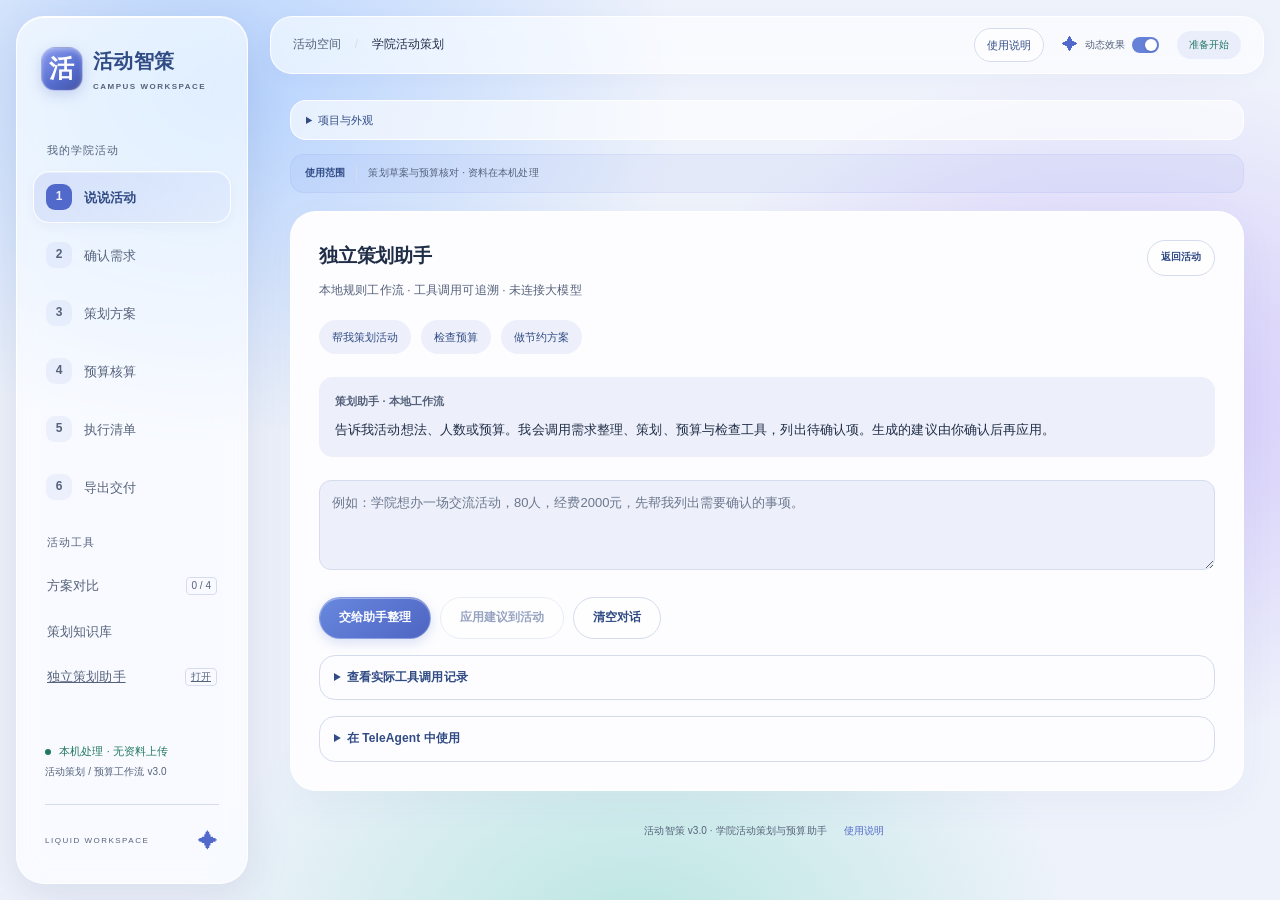
==== agent.html @ 3298cf71 "改版学院活动策划与预算工作台，加入独立助手与接入包" ====
<!DOCTYPE html>
<html lang="zh-CN" data-ui-version="3.0.0" data-entry="agent">
<head>
<meta charset="UTF-8">
<meta name="viewport" content="width=device-width, initial-scale=1.0, viewport-fit=cover">
<meta name="color-scheme" content="light dark">
<meta name="referrer" content="no-referrer">
<link rel="icon" href="data:,">
<meta name="description" content="面向学院与社团的活动工作台。需求整理、策划方案、预算核算、执行清单与独立助手。">
<meta http-equiv="Content-Security-Policy" content="default-src 'none'; script-src 'self'; style-src 'self' 'unsafe-inline'; img-src 'self' data: blob:; media-src 'self' data: blob:; connect-src 'none'; font-src 'self'; object-src 'none'; base-uri 'none'; form-action 'none'; worker-src 'none'">
<title>活动智策 · 独立策划助手</title>
<link rel="stylesheet" href="assets/styles.css?v=3.0.0">
<link rel="stylesheet" href="assets/liquid.css?v=3.0.0">
<script src="assets/loading.js?v=3.0.0" defer></script>
<script src="assets/activity-core.js?v=3.0.0" defer></script>
<script src="assets/activity-app.js?v=3.0.0" defer></script>
<script src="assets/activity-workspace.js?v=3.0.0" defer></script>
<script src="assets/effects.js?v=3.0.0" defer></script>
<link rel="stylesheet" href="assets/activity.css?v=3.0.0">
</head>
<body>
<div class="boot-loader" id="bootLoader" role="status" aria-live="polite"><div class="boot-content"><span class="boot-mark" aria-hidden="true">活</span><strong>活动智策</strong><div class="loading-orbit" aria-hidden="true"></div><p id="bootLabel">正在准备你的活动工作台…</p><a class="load-retry" href="">刷新重试</a></div></div>
<div class="task-loader" id="taskLoader" hidden role="status" aria-live="polite"><span class="loading-orbit" aria-hidden="true"></span><span id="taskLoadingLabel">正在处理…</span></div>
<noscript><style>.boot-loader{display:none!important}</style><p class="notice-bar">请启用浏览器 JavaScript，以使用活动策划与预算功能。</p></noscript>
<a class="skip-link" href="#mainContent">跳到主要内容</a>
<div class="ambient-field" aria-hidden="true"><div class="ambient-orb orb-blue"></div><div class="ambient-orb orb-violet"></div><div class="ambient-orb orb-mint"></div></div>
<canvas id="cursorTrail" aria-hidden="true"></canvas>
<div class="app-shell" inert>
<aside class="sidebar" aria-label="工作台导航">
  <a class="brand" href="#" data-action="showStep" data-arg="1"><span class="brand-mark">活</span><span>活动智策<small>CAMPUS WORKSPACE</small></span></a>
  <div class="sidebar-caption">我的学院活动</div>
  <nav class="steps" aria-label="活动策划步骤"><div class="steps-inner" id="stepTabs"></div></nav>
  <div class="sidebar-caption">活动工具</div>
  <button class="tool-link" data-action="openCompare">方案对比 <span id="scenarioCount">0 / 4</span></button>
  <button class="tool-link" data-action="openKnowledge">策划知识库</button>
  <a class="tool-link" href="agent.html">独立策划助手 <span>打开</span></a>
  <div class="sidebar-bottom"><span class="online-dot"></span> 本机处理 · 无资料上传<small>活动策划 / 预算工作流 v3.0</small><span class="material-signature">LIQUID WORKSPACE <span>✦</span></span></div>
</aside>
<main class="main-area" id="mainContent" tabindex="-1">
  <header class="topbar"><div class="breadcrumb">活动空间 <span>/</span> <b>学院活动策划</b></div><div class="topbar-controls"><button class="help-button" data-action="openGuide">使用说明</button><button type="button" class="motion-toggle" id="motionToggle" aria-pressed="true" aria-describedby="motionHint"><span aria-hidden="true">✦</span> <span id="motionLabel">动态效果</span><span class="toggle-track" aria-hidden="true"></span></button><span class="sr-only" id="motionHint">控制交互动画和数码光迹，遵循系统减少动态效果设置。</span><div class="topbar-status" id="workspaceStatus" role="status">准备开始</div></div></header>
  <div class="wrap">
    <header class="hero"><div class="hero-copy"><div class="eyebrow">学院活动 · 策划与预算</div><h1>活动，<span>从一个想法开始。</span></h1><p class="sub">把想法变成方案，让每笔预算有依据。</p></div><div class="hero-progress"><div class="glass-sculpture" aria-hidden="true"><span class="sculpture-ring ring-one"></span><span class="sculpture-ring ring-two"></span><span class="sculpture-core">✦</span></div><span>当前步骤</span><b id="progressLabel">01 <small>/ 06</small></b><div class="progress-track"><span id="progressFill"></span></div><small id="progressHint">说说需求</small></div></header>
    <details class="workspace-options"><summary>项目与外观</summary>
    <section class="project-bar" aria-label="项目与外观设置">
      <label class="project-title">项目名称<input id="projectName" type="text" maxlength="80" value="我的学院活动" autocomplete="off"></label>
      <div class="project-actions"><button class="btn btn-ghost btn-sm" data-action="saveProject">保存项目</button><button class="btn btn-ghost btn-sm" data-action="chooseProject">打开项目</button><input id="projectFile" type="file" accept=".json,application/json" hidden></div>
      <div class="appearance"><div class="theme-switch" role="group" aria-label="显示模式"><button data-action="setTheme" data-arg="light" aria-pressed="false">浅色</button><button data-action="setTheme" data-arg="dark" aria-pressed="false">深色</button><button data-action="setTheme" data-arg="system" aria-pressed="true">跟随系统</button></div><label class="sr-only" for="accentSelect">校园配色</label><select id="accentSelect" aria-label="校园配色"><option value="blue">校园蓝</option><option value="green">松柏绿</option><option value="plum">樱花紫</option></select></div>
    </section>
    <div class="draft-bar"><label><input id="autoDraft" type="checkbox"> 开启本机草稿</label><span id="draftStatus">未开启，刷新前请保存项目。</span><button class="text-btn" id="restoreDraft" data-action="restoreDraft" hidden>恢复草稿</button><button class="text-btn" data-action="clearDraft">清除本机草稿</button></div>
    </details>
    <div id="globalMsg" role="status" aria-live="polite"></div>
    <div class="notice-bar"><span class="notice-label">使用范围</span><div>策划草案与预算核对 · 资料在本机处理</div></div>

<section class="card" id="sec1">
<h2>先说说你想办什么活动</h2><div class="hint">一句想法、几项条件，或直接粘贴活动要求。</div>
<div class="tabs"><button class="tab active" id="tabPaste" data-action="switchTaskTab" data-arg="paste">直接输入</button><button class="tab" id="tabFile" data-action="switchTaskTab" data-arg="file">导入文件</button></div>
<div id="panePaste" class="paste-area"><label class="sr-only" for="taskText">活动需求</label><textarea id="taskText" maxlength="20000" placeholder="例如：想办一场学院迎新活动，120人，预算3000元。&#10;还没想好细节，也能先开始。"></textarea>
<div class="intake-starters"><button class="starter" data-action="useStarter" data-arg="学术讲座">学术讲座</button><button class="starter" data-action="useStarter" data-arg="文体活动">文体活动</button><button class="starter" data-action="useStarter" data-arg="志愿服务">志愿服务</button></div></div>
<div id="paneFile" hidden><input type="file" id="taskFile" accept=".txt,.md,text/plain,text/markdown"><div class="file-meta" id="fileMeta">TXT / Markdown，最大 1 MB、2万字；Word 内容可直接粘贴。</div></div>
<div class="btn-row"><button class="btn btn-primary" data-action="parseTask">开始整理</button><button class="btn btn-ghost" data-action="clearTask">清空</button></div>
<div class="input-helper"><span id="charCount">0 字</span><span>缺少的条件会列出来，等你确认。</span></div>
<div class="intake-shortcuts"><button class="text-btn" data-action="quickDemo">体验完整示例</button><button class="text-btn" data-action="manualEntry">手动填写</button><button class="text-btn" data-action="openAgent">让策划助手帮忙</button></div>
<div id="parseMsg" role="status"></div><div id="parseResult"></div>
</section>
<section class="card" id="sec2" hidden><h2>确认活动需求</h2><div class="hint">已识别的条件带来源。日期、地点和经费按实际确认。</div>
<div class="grid g2" id="basicFields"></div><div class="btn-row"><button class="btn btn-primary" data-action="generatePlan">生成策划草案</button><button class="btn btn-ghost" data-action="showStep" data-arg="1">返回需求</button></div><div id="basicError" role="alert"></div></section>
<section class="card" id="sec3" hidden><h2>让活动有条理地展开</h2><div class="hint">流程是可修改的建议，负责人和审批仍需实际确认。</div>
<div id="planOverview"></div><h3>建议流程</h3><div id="agendaList" class="activity-agenda"></div><details class="fold"><summary>风险与待确认事项</summary><div id="planRisks"></div></details>
<div class="btn-row"><button class="btn btn-primary" data-action="showStep" data-arg="4">核算活动预算</button><button class="btn btn-ghost" data-action="generateTasks">生成执行清单</button><button class="btn btn-ghost" data-action="openAgent">请助手检查</button></div></section>
<section class="card" id="sec4" hidden><h2>把每笔预算算清楚</h2><div class="hint">占位金额需询价。修改明细会同步重算，预备金单独列示。</div>
<div class="activity-toolbar"><button class="btn btn-ghost btn-sm" data-action="suggestBudget">生成占位预算</button><button class="btn btn-ghost btn-sm" data-action="leanBudget">生成节约版</button><button class="btn btn-ghost btn-sm" data-action="addItem">添加明细</button><label class="activity-inline">预备金 %<input id="reservePercent" type="number" min="0" max="30" step=".01" value="10"></label></div>
<div class="tb-wrap"><table class="tb activity-budget"><thead><tr><th>项目与类别</th><th>数量 / 单位</th><th>单价 / 元</th><th>小计 / 元</th><th>实际支出 / 元</th><th>询价与来源</th><th>操作</th></tr></thead><tbody id="budgetRows"></tbody></table></div><div id="budgetError" role="alert"></div>
<div class="kpi-grid" id="budgetSummary"></div><div id="budgetWarnings"></div>
<details class="fold"><summary>资金来源与确认状态</summary><p class="hint">“已确认”是你的录入记录，不代表系统验证到账。待确认赞助不计入可用资金。</p><div id="fundingRows"></div><button class="btn btn-ghost btn-sm" data-action="addFunding">添加资金来源</button></details>
<div class="btn-row"><button class="btn btn-primary" data-action="addScenario">保存对比方案</button><button class="btn btn-ghost" data-action="showStep" data-arg="5">安排执行任务</button><button class="btn btn-ghost" data-action="undo">撤销上次修改</button></div></section>
<section class="card" id="sec5" hidden><h2>事情有人做，进度看得见</h2><div class="hint">日期按活动日推算，可修改相对天数。没有活动日期时保留待定。</div><div class="btn-row"><button class="btn btn-ghost btn-sm" data-action="generateTasks">生成建议清单</button><button class="btn btn-ghost btn-sm" data-action="addTask">添加任务</button><button class="btn btn-ghost btn-sm" data-action="exportICS">导出执行日历</button></div><div id="taskRows"></div>
<details class="fold"><summary>提交前人工核对</summary><div class="submission-checklist" id="approvalList"></div><p class="hint">勾选只记录人工核对，不代表获得学院审批。</p></details><div class="btn-row"><button class="btn btn-primary" data-action="buildReport">生成策划与预算报告</button></div></section>
<section class="card" id="sec6" hidden><h2>把方案交付给团队</h2><div class="hint">报告包含原始需求、预算依据和待确认事项。修改输入后重新生成。</div>
<div class="btn-row"><button class="btn btn-primary" data-action="buildReport">更新报告</button><button class="btn btn-ghost" data-action="exportMD">Markdown</button><button class="btn btn-ghost" data-action="exportDOC">Word 文档</button><button class="btn btn-ghost" data-action="exportCSV">预算 CSV</button><button class="btn btn-ghost" data-action="printReport">打印 / PDF</button></div><pre id="reportArea" class="report-view activity-report"></pre><div id="reviewList" class="check-list"></div></section>
<section class="card" id="comparePanel" hidden><div class="section-head"><h2>活动方案对比</h2><button class="btn btn-ghost btn-sm" data-action="returnStep">返回活动</button></div><p class="hint">最多4项，载入后重新核算。对比只保留输入，不信任旧计算结果。</p><div id="scenarioList"></div></section>
<section class="card" id="knowledgePanel" hidden><div class="section-head"><h2>活动策划知识库</h2><button class="btn btn-ghost btn-sm" data-action="returnStep">返回活动</button></div><p class="hint">本项目通用工作流规则，不是学校制度或市场报价。具体要求以学院文件为准。</p><div id="knowledgeList"></div></section>
<section class="card guide-panel" id="guidePanel" hidden><div class="section-head"><h2>从想法到一份可执行方案</h2><button class="btn btn-ghost btn-sm" data-action="returnStep">返回活动</button></div>
<div class="guide-layout"><div class="guide-video-area"><div class="guide-player"><video id="guideVideo" controls playsinline preload="none" data-video-src="assets/activity-tutorial.webm" data-poster-src="assets/activity-tutorial-poster.jpg" aria-label="学院活动策划真实操作演示，中文字幕，无音轨"></video><button class="video-start" id="guidePlayButton" data-action="playGuide" aria-label="播放操作演示">▶</button></div><p>真实浏览器操作示例 · 中文字幕 · 无音轨。金额为演示占位，使用前需询价。</p><p id="guideVideoError" hidden>当前无法播放，请按右侧文字步骤操作。</p></div><ol class="guide-steps"><li><button data-action="seekGuide" data-arg="0"><span>1</span>说出需求</button><p>粘贴活动要求，或输入活动类型、人数与预算。</p></li><li><button data-action="seekGuide" data-arg="4"><span>2</span>核对条件</button><p>补齐目标、日期、地点和组织信息，再查看策划草案。</p></li><li><button data-action="seekGuide" data-arg="10"><span>3</span>询价与核算</button><p>把占位预算换成实际询价；区分已确认和待确认资金，登记实际支出。</p></li><li><button data-action="seekGuide" data-arg="16"><span>4</span>分工与交付</button><p>修改执行任务，核对审批与现场安排，导出报告、预算和日历。</p></li></ol></div>
<details class="fold"><summary>独立助手与 TeleAgent 有什么区别？</summary><p>网页助手是可解释的本地规则工作流，展示实际调用的策划、预算与检查工具，没有连接大模型。TeleAgent 接入包包含技能提示词、知识库和相同核算工具，需在平台账号中实际导入与验收。</p></details>
<details class="fold"><summary>数据与估价如何处理？</summary><p>项目在本机处理。按需开启本机草稿，换设备请下载备份。预算模板按上限比例给出占位金额，不是实时市场价格。没有实际支出的项目显示未核销；未确认赞助不视为可用资金。</p></details>
<details class="fold"><summary>旧课设项目还能使用吗？</summary><p>旧版源代码已单独备份，旧数据键不被覆盖。活动助手不解释课设项目格式；请在原版本打开原课设备份。</p></details>
<div class="btn-row"><a class="btn btn-ghost" href="assets/activity-agent-package.zip" download="学院活动策划-TeleAgent接入包.zip">下载 TeleAgent 接入包</a><a class="btn btn-ghost" href="agent.html">打开独立策划助手</a></div></section>
<section class="card" id="agentPanel" hidden><div class="section-head"><div><h2>独立策划助手</h2><p class="hint">本地规则工作流 · 工具调用可追溯 · 未连接大模型</p></div><button class="btn btn-ghost btn-sm" data-action="returnStep">返回活动</button></div>
<div class="agent-actions"><button class="starter" data-action="agentStarter" data-arg="想策划一次学院迎新活动，120人，预算3000元">帮我策划活动</button><button class="starter" data-action="agentStarter" data-arg="检查当前预算和资金缺口">检查预算</button><button class="starter" data-action="agentStarter" data-arg="生成节约版预算并检查风险">做节约方案</button></div>
<div id="agentMessages" class="agent-messages" role="log" aria-label="策划助手对话"></div><label class="sr-only" for="agentInput">给策划助手的需求</label><textarea id="agentInput" rows="3" maxlength="20000" placeholder="例如：学院想办一场交流活动，80人，经费2000元，先帮我列出需要确认的事项。"></textarea>
<div class="btn-row"><button class="btn btn-primary" id="agentSend" data-action="runAgent">交给助手整理</button><button class="btn btn-ghost" data-action="applyAgent" id="applyAgent" disabled>应用建议到活动</button><button class="btn btn-ghost" data-action="resetAgent">清空对话</button></div>
<details class="fold"><summary>查看实际工具调用记录</summary><pre id="agentTrace" class="activity-trace">尚未调用工具。</pre></details>
<details class="fold"><summary>在 TeleAgent 中使用</summary><p class="hint">下载接入包后按说明导入技能、知识库和本机核算工具。此包不是已发布智能体，平台运行仍需实际验证。</p><div class="btn-row"><a class="btn btn-ghost" href="assets/activity-agent-package.zip" download="学院活动策划-TeleAgent接入包.zip">下载接入包</a><a class="btn btn-ghost" href="https://www.teleai.com.cn/product/teleagent" target="_blank" rel="noopener noreferrer">TeleAgent 官方入口</a></div></details>
</section>
<dialog id="rowDialog" aria-labelledby="rowDialogTitle"><form id="rowForm"><div class="section-head"><h2 id="rowDialogTitle">编辑明细</h2><button type="button" class="text-btn" data-action="closeRow">关闭</button></div><div class="grid g2" id="rowFields"></div><div id="rowError" role="alert"></div><div class="btn-row"><button type="submit" class="btn btn-primary">保存</button><button type="button" class="btn btn-ghost" data-action="closeRow">取消</button></div></form></dialog>
<footer>活动智策 v3.0 · 学院活动策划与预算助手 <button class="text-btn" data-action="openGuide">使用说明</button></footer>
</div></main></div></body></html>
---- assets/styles.css ----
:root{
  --c-primary:#1a5276; --c-primary-2:#2e86c1; --c-accent:#16a085; --c-danger:#c0392b;
  --c-warn:#b9770e; --c-bg:#f2f6fa; --c-card:#ffffff; --c-border:#d6e2ec; --c-text:#243447;
  --c-muted:#5d7285; --radius:14px; --shadow:0 2px 10px rgba(26,82,118,.08);
  --shadow-lg:0 8px 28px rgba(26,82,118,.16);
}
*{box-sizing:border-box; margin:0; padding:0}
html{-webkit-text-size-adjust:100%}
body{
  font-family:"Microsoft YaHei","PingFang SC","Helvetica Neue",Arial,sans-serif;
  background:var(--c-bg); color:var(--c-text); line-height:1.65; font-size:15px;
}
.wrap{max-width:1060px; margin:0 auto; padding:14px 14px 60px}
header.hero{
  background:linear-gradient(135deg,#154360 0%,#1a5276 55%,#2e86c1 100%);
  color:#fff; border-radius:var(--radius); padding:26px 24px; margin-bottom:14px;
  box-shadow:var(--shadow-lg);
}
.hero h1{font-size:clamp(20px,3.2vw,30px); letter-spacing:.5px}
.hero .sub{opacity:.92; margin-top:6px; font-size:clamp(12px,2vw,15px)}
.hero .chips{margin-top:12px; display:flex; flex-wrap:wrap; gap:8px}
.chip{background:rgba(255,255,255,.16); border:1px solid rgba(255,255,255,.35);
  padding:3px 12px; border-radius:99px; font-size:12.5px}
.notice-bar{
  background:#eafaf1; border:1px solid #a9dfbf; color:#145a32; border-radius:10px;
  padding:10px 14px; font-size:13px; margin-bottom:14px; display:flex; gap:8px; align-items:flex-start;
}
.notice-bar .ic{flex:none; font-weight:700}
.steps{position:sticky; top:0; z-index:50; background:var(--c-bg); padding:10px 0 8px;
  overflow-x:auto; -webkit-overflow-scrolling:touch; scrollbar-width:thin}
.steps-inner{display:flex; gap:8px; min-width:max-content}
.step-tab{
  display:flex; align-items:center; gap:7px; background:var(--c-card); border:1px solid var(--c-border);
  border-radius:99px; padding:7px 14px; cursor:pointer; white-space:nowrap; font-size:13.5px;
  color:var(--c-muted); transition:all .18s; user-select:none;
}
.step-tab .n{
  width:22px; height:22px; border-radius:50%; background:#e2ecf4; color:var(--c-primary);
  display:flex; align-items:center; justify-content:center; font-size:12px; font-weight:700; flex:none;
}
.step-tab.active{border-color:var(--c-primary-2); color:var(--c-primary); box-shadow:var(--shadow); background:#eef6fc}
.step-tab.active .n{background:var(--c-primary-2); color:#fff}
.step-tab.done .n{background:var(--c-accent); color:#fff}
.step-tab.done{color:#0e6655}
.card{
  background:var(--c-card); border:1px solid var(--c-border); border-radius:var(--radius);
  padding:20px 22px; margin-bottom:16px; box-shadow:var(--shadow);
}
.card h2{font-size:19px; color:var(--c-primary); margin-bottom:4px; display:flex; align-items:center; gap:9px; flex-wrap:wrap}
.card h2 .badge{font-size:11.5px; background:#eef6fc; color:var(--c-primary-2); border:1px solid #cfe2f3;
  padding:2px 10px; border-radius:99px; font-weight:400}
.card .hint{color:var(--c-muted); font-size:13px; margin-bottom:14px}
.grid{display:grid; gap:14px}
.g2{grid-template-columns:repeat(auto-fit,minmax(240px,1fr))}
.g3{grid-template-columns:repeat(auto-fit,minmax(180px,1fr))}
label.fld{display:block}
label.fld .t{display:block; font-size:13px; font-weight:600; margin-bottom:4px}
label.fld .t .unit{color:var(--c-muted); font-weight:400; font-size:12px}
label.fld .src{font-size:11.5px; color:var(--c-accent); margin-top:3px}
label.fld .src.mod{color:var(--c-warn)}
input[type=number], input[type=text], select, textarea{
  width:100%; padding:9px 11px; border:1px solid var(--c-border); border-radius:9px;
  font-size:15px; font-family:inherit; background:#fbfdfe; color:var(--c-text);
}
input:focus, select:focus, textarea:focus{outline:2px solid #9dc3e6; border-color:var(--c-primary-2)}
textarea{min-height:150px; resize:vertical; line-height:1.6}
.fld .err{color:var(--c-danger); font-size:12px; margin-top:3px; display:none}
.fld.invalid input{border-color:var(--c-danger)}
.fld.invalid .err{display:block}
.btn{
  display:inline-flex; align-items:center; justify-content:center; gap:8px; cursor:pointer;
  border:none; border-radius:10px; padding:11px 22px; font-size:15px; font-family:inherit; font-weight:600;
  transition:transform .12s, box-shadow .12s; min-height:44px;
}
.btn:active{transform:scale(.97)}
.btn-primary{background:linear-gradient(135deg,#21618c,#2e86c1); color:#fff; box-shadow:var(--shadow)}
.btn-success{background:linear-gradient(135deg,#138d75,#16a085); color:#fff; box-shadow:var(--shadow)}
.btn-ghost{background:#eef6fc; color:var(--c-primary); border:1px solid #cfe2f3}
.btn-danger{background:#fdecea; color:var(--c-danger); border:1px solid #f5c6cb}
.btn[disabled]{opacity:.5; cursor:not-allowed}
.btn-row{display:flex; flex-wrap:wrap; gap:10px; margin-top:14px}
.msg{border-radius:10px; padding:10px 14px; font-size:13.5px; margin-top:12px; display:none}
.msg.show{display:block}
.msg.ok{background:#eafaf1; border:1px solid #a9dfbf; color:#145a32}
.msg.warn{background:#fef5e7; border:1px solid #f8dfae; color:#7e5109}
.msg.err{background:#fdedec; border:1px solid #f5c6cb; color:#922b21}
table.tb{width:100%; border-collapse:collapse; font-size:13.5px; margin:8px 0}
.tb th{background:#eef6fc; color:var(--c-primary); text-align:left; padding:8px 10px; border:1px solid var(--c-border); white-space:nowrap}
.tb td{padding:7px 10px; border:1px solid var(--c-border); vertical-align:top}
.tb-wrap{overflow-x:auto; -webkit-overflow-scrolling:touch}
.tag{display:inline-block; padding:1px 9px; border-radius:99px; font-size:11.5px; white-space:nowrap}
.tag.ok{background:#eafaf1; color:#145a32; border:1px solid #a9dfbf}
.tag.warn{background:#fef5e7; color:#7e5109; border:1px solid #f8dfae}
.tag.err{background:#fdedec; color:#922b21; border:1px solid #f5c6cb}
.tag.info{background:#eef6fc; color:#1a5276; border:1px solid #cfe2f3}
.kpi-grid{display:grid; grid-template-columns:repeat(auto-fit,minmax(150px,1fr)); gap:10px; margin-top:12px}
.kpi{background:#f8fbfe; border:1px solid var(--c-border); border-radius:11px; padding:12px 14px}
.kpi .k{font-size:12px; color:var(--c-muted)}
.kpi .v{font-size:clamp(17px,2.6vw,22px); font-weight:700; color:var(--c-primary); margin-top:2px; font-variant-numeric:tabular-nums}
.kpi .v.bad{color:var(--c-danger)}
.kpi .u{font-size:11.5px; color:var(--c-muted); font-weight:400}
.check-list{margin-top:12px; display:grid; gap:8px}
.check-item{display:flex; gap:9px; align-items:flex-start; background:#f8fbfe; border:1px solid var(--c-border);
  border-radius:10px; padding:10px 13px; font-size:13.5px}
.check-item .st{flex:none; font-weight:700; font-size:12px; padding:1px 9px; border-radius:99px; margin-top:2px}
.check-item.pass .st{background:#eafaf1; color:#145a32}
.check-item.fail .st{background:#fdedec; color:#922b21}
.fig-grid{display:grid; gap:14px; grid-template-columns:repeat(auto-fit,minmax(320px,1fr))}
.fig{background:#fff; border:1px solid var(--c-border); border-radius:11px; padding:8px}
.fig svg{width:100%; height:auto; display:block}
.tabs{display:flex; gap:8px; margin-bottom:14px; flex-wrap:wrap}
.tab{padding:8px 18px; border-radius:99px; border:1px solid var(--c-border); background:#fff; cursor:pointer; font-size:13.5px; color:var(--c-muted)}
.tab.active{background:var(--c-primary); color:#fff; border-color:var(--c-primary)}
.report-view{background:#fff; border:1px solid var(--c-border); border-radius:11px; padding:22px 26px;
  max-height:640px; overflow:auto; font-size:14px}
.report-view h1{font-size:21px; color:var(--c-primary); margin-bottom:8px}
.report-view h2{font-size:16.5px; color:var(--c-primary); margin:18px 0 8px}
.report-view p{margin:8px 0}
.report-view ul,.report-view ol{margin:8px 0 8px 22px}
.report-view blockquote{border-left:4px solid var(--c-primary-2); background:#f2f8fd; padding:8px 14px; margin:10px 0; color:#34506b}
.report-view .formula{font-family:Consolas,"Courier New",monospace; background:#f4f7fa; border:1px dashed #cfdde8;
  border-radius:8px; padding:8px 12px; margin:8px 0; font-size:13px; overflow-x:auto; white-space:pre-wrap}
.report-view table{border-collapse:collapse; width:100%; margin:10px 0; font-size:12.8px}
.report-view th{background:#eef6fc; padding:6px 9px; border:1px solid #d6e2ec; text-align:left}
.report-view td{padding:5px 9px; border:1px solid #d6e2ec}
.report-view hr{border:none; border-top:1px solid var(--c-border); margin:16px 0}
.conflict-card{border:1px solid #f8dfae; background:#fffdf5; border-radius:10px; padding:12px 14px; margin-top:10px; font-size:13.5px}
.conflict-card .opt{margin-top:8px; display:flex; gap:10px; flex-wrap:wrap; align-items:center}
.src-line{color:var(--c-accent); font-size:12px}
details.fold{border:1px solid var(--c-border); border-radius:10px; padding:10px 14px; margin-top:14px; background:#fbfdfe}
details.fold summary{cursor:pointer; font-weight:600; color:var(--c-primary); font-size:14px}
footer{color:var(--c-muted); font-size:12.5px; text-align:center; margin-top:26px; line-height:1.8}
.kb-list{font-size:12.5px}
.kb-list li{margin-bottom:4px}
.kb-list .vs{font-size:11px; color:var(--c-muted)}
a{color:var(--c-primary-2)}
.paste-area{position:relative}
.file-meta{font-size:12px; color:var(--c-muted); margin-top:6px}
@media (max-width:640px){
  .wrap{padding:10px 10px 50px}
  .card{padding:16px 14px}
  .report-view{padding:14px 12px}
  .steps{top:0}
  .step-tab{padding:6px 11px; font-size:12.5px}
  .step-tab .n{width:20px; height:20px; font-size:11px}
  .btn{width:100%}
  .btn-row .btn{width:100%}
  .btn-row{gap:8px}
  .hero{padding:20px 16px}
}
@media print{.steps,.btn-row,footer,.notice-bar{display:none}}
/* Campus workspace: the original engineering figures stay printable on white. */
:root{--c-primary:#23466f;--c-primary-2:#356baf;--c-accent:#227764;--c-danger:#b83b47;--c-warn:#966222;--c-bg:#f4f6f9;--c-card:#fff;--c-border:#dce3eb;--c-text:#24364b;--c-muted:#586b80;--c-soft:#edf2f8;--c-hover:#e5edf7;--c-hero:#e9eff7;--c-sidebar:#fbfcfe;--radius:16px;--shadow:0 2px 8px #24364b03;--shadow-lg:0 6px 24px #24364b06}
:root[data-accent=green]{--c-primary:#205549;--c-primary-2:#23775f;--c-accent:#236b5a;--c-soft:#edf5f1;--c-hover:#dfefe7;--c-hero:#e7f1eb}
:root[data-accent=plum]{--c-primary:#654670;--c-primary-2:#875493;--c-accent:#387760;--c-soft:#f5eff6;--c-hover:#eee2f0;--c-hero:#f0e9f2}
:root[data-theme=dark]{--c-primary:#bad3f5;--c-primary-2:#93bdf7;--c-accent:#77d0b5;--c-danger:#ffabb2;--c-warn:#e6bf84;--c-bg:#111923;--c-card:#1a2532;--c-border:#354456;--c-text:#e0e8f2;--c-muted:#a9b9cc;--c-soft:#223143;--c-hover:#2d4056;--c-hero:#203249;--c-sidebar:#151f2b;--shadow:none;--shadow-lg:none}
:root[data-theme=dark][data-accent=green]{--c-primary:#b1dfcb;--c-primary-2:#86d1b2;--c-soft:#223a34;--c-hover:#2b493f;--c-hero:#213c34}
:root[data-theme=dark][data-accent=plum]{--c-primary:#e1c3eb;--c-primary-2:#d3a6e3;--c-soft:#342b40;--c-hover:#46364e;--c-hero:#352b42}
html{scroll-padding-top:24px}
body{font-family:"Microsoft YaHei UI","Microsoft YaHei","PingFang SC",system-ui,sans-serif;font-size:14px;letter-spacing:.1px;background:var(--c-bg)}
button,input,textarea,select{font:inherit}
button,a,input,textarea,select,summary{-webkit-tap-highlight-color:transparent}
button{color:inherit}
button:focus-visible,a:focus-visible,summary:focus-visible{outline:3px solid var(--c-primary-2);outline-offset:3px}
[hidden]{display:none!important}
.sr-only{position:absolute;width:1px;height:1px;padding:0;margin:-1px;overflow:hidden;clip:rect(0,0,0,0);white-space:nowrap;border:0}
.skip-link{position:fixed;top:-100px;left:20px;background:var(--c-card);padding:10px 20px;z-index:200}.skip-link:focus{top:10px}
.app-shell{display:grid;grid-template-columns:224px minmax(0,1fr);min-height:100vh}
.sidebar{position:sticky;top:0;height:100vh;padding:30px 18px 24px;background:var(--c-sidebar);border-right:1px solid var(--c-border);display:flex;flex-direction:column;overflow:auto}
.brand{display:flex;align-items:center;gap:11px;color:var(--c-primary);text-decoration:none;font-size:20px;font-weight:750;padding:0 8px;margin-bottom:38px;white-space:nowrap}
.brand-mark{display:grid;place-items:center;width:39px;height:43px;background:var(--c-primary);color:var(--c-card);border-radius:12px;font-family:serif;font-size:25px}
.brand small{display:block;font-size:8px;letter-spacing:1.8px;font-weight:550;color:var(--c-muted);margin-top:2px}
.sidebar-caption{font-size:11px;color:var(--c-muted);letter-spacing:1px;padding:0 14px;margin:18px 0 12px}
.steps{position:static;padding:0;background:transparent;overflow:visible}
.steps-inner{display:grid;min-width:0;gap:6px}
.step-tab{border:0;box-shadow:none;width:100%;border-radius:10px;background:transparent;padding:12px;min-height:46px;font-size:13px;text-align:left;gap:12px;color:var(--c-muted)}
.step-tab .n{border-radius:7px;background:var(--c-soft);color:var(--c-muted);width:26px;height:26px}
.step-tab.active{background:var(--c-hover);color:var(--c-primary);box-shadow:none;font-weight:700}
.step-tab.active .n{background:var(--c-primary);color:var(--c-card)}
.step-tab.done{color:var(--c-accent)}.step-tab.done .n{background:var(--c-soft);color:var(--c-accent)}
.step-tab:disabled{cursor:default;opacity:.55}.step-tab:not(:disabled):hover,.tool-link:hover{background:var(--c-soft)}
.tool-link{display:flex;align-items:center;justify-content:space-between;border:0;background:transparent;padding:12px 14px;min-height:44px;cursor:pointer;color:var(--c-muted);text-align:left;border-radius:9px;font-size:13px}
.tool-link span{font-size:10px;border:1px solid var(--c-border);border-radius:4px;padding:0 5px}
.sidebar-bottom{margin-top:auto;padding:60px 12px 0;font-size:11px;color:var(--c-accent);line-height:2}.sidebar-bottom small{display:block;color:var(--c-muted);font-size:10px}
.online-dot{display:inline-block;width:6px;height:6px;border-radius:50%;background:var(--c-accent);margin-right:5px}
.main-area{min-width:0}.topbar{height:70px;padding:0 34px;display:flex;align-items:center;justify-content:space-between;gap:12px;border-bottom:1px solid var(--c-border);background:var(--c-card)}
.breadcrumb{font-size:12px;color:var(--c-muted)}.breadcrumb span{padding:0 10px;color:var(--c-border)}.breadcrumb b{font-weight:550;color:var(--c-text)}
.topbar-status{font-size:11px;color:var(--c-accent);background:var(--c-soft);padding:4px 11px;border-radius:99px;white-space:nowrap}
.wrap{max-width:1280px;padding:30px 34px 24px;margin:0 auto}
header.hero{background:var(--c-hero);color:var(--c-primary);padding:30px 32px;display:flex;justify-content:space-between;gap:30px;align-items:center;border-radius:16px;box-shadow:none;margin-bottom:22px}
.eyebrow{font-size:11px;letter-spacing:1.3px;color:var(--c-muted);margin-bottom:9px}
.hero h1{font-size:clamp(22px,2.3vw,30px);font-weight:750;line-height:1.5;letter-spacing:1px}
.hero .sub{color:var(--c-muted);font-size:12px;margin-top:9px;opacity:1}
.hero .chips{gap:6px;margin-top:18px}.chip{font-size:10px;background:var(--c-card);color:var(--c-primary);border:1px solid var(--c-border);padding:3px 10px;border-radius:5px}
.hero-progress{min-width:190px;padding:10px 0 10px 28px;border-left:1px solid var(--c-border);color:var(--c-muted);font-size:11px;align-self:stretch;display:flex;flex-direction:column;justify-content:center}
.hero-progress b{font-size:40px;color:var(--c-primary);letter-spacing:2px;font-weight:650;line-height:1.5}.hero-progress b small{font-size:17px;font-weight:400;color:var(--c-muted);letter-spacing:0}.hero-progress>small{font-size:10px;margin-top:8px}
.progress-track{height:4px;background:var(--c-card);border-radius:5px;margin-top:4px}.progress-track span{display:block;height:100%;background:var(--c-primary-2);border-radius:5px;transition:width .2s}
.project-bar{display:flex;gap:12px;align-items:flex-end;flex-wrap:wrap;background:var(--c-card);border:1px solid var(--c-border);padding:14px 18px;border-radius:12px}
.project-title{flex:1;min-width:170px;color:var(--c-muted);font-size:10px;display:block}.project-title input{background:transparent!important;border:0!important;padding:3px 0!important;border-radius:0!important;font-size:13px;font-weight:650;color:var(--c-text)}
.project-actions,.appearance{display:flex;align-items:center;gap:7px}.appearance{padding-left:10px;border-left:1px solid var(--c-border)}
.theme-switch{display:flex;background:var(--c-soft);border-radius:7px;padding:3px;gap:2px}.theme-switch button{background:transparent;border:0;border-radius:5px;padding:6px 9px;font-size:10px;cursor:pointer;min-height:32px;color:var(--c-muted);white-space:nowrap}.theme-switch button[aria-pressed=true]{background:var(--c-card);color:var(--c-primary);box-shadow:0 1px 4px #1111}
.appearance select{width:auto;max-width:110px;padding:7px;font-size:11px;min-height:38px}
.draft-bar{display:flex;gap:10px;align-items:center;flex-wrap:wrap;padding:10px 4px;font-size:10px;color:var(--c-muted);margin-bottom:5px}.draft-bar label{display:flex;align-items:center;gap:5px;cursor:pointer}.draft-bar input{accent-color:var(--c-primary-2)}
.text-btn{border:0;background:none;color:var(--c-primary-2);font-size:12px;padding:6px;cursor:pointer;min-height:32px}.draft-bar .text-btn{font-size:10px}.danger-text{color:var(--c-danger)}
.notice-bar{background:var(--c-soft);border:0;color:var(--c-muted);font-size:11px;padding:10px 14px;align-items:center;border-radius:8px;margin-bottom:20px}.notice-label{color:var(--c-primary);font-weight:700;flex-shrink:0;border-right:1px solid var(--c-border);padding-right:11px;margin-right:3px;white-space:nowrap}
.card{border-color:var(--c-border);padding:26px 28px;box-shadow:var(--shadow);margin-bottom:18px;background:var(--c-card)}
.card h2{font-size:18px;margin-bottom:8px;font-weight:700;letter-spacing:.3px}.card h2 .badge{font-size:10px;background:var(--c-soft);color:var(--c-muted);border:0;border-radius:4px;padding:3px 8px}
.card .hint{font-size:12px;color:var(--c-muted);line-height:1.8;margin-bottom:18px}.grid{gap:18px}.g2{grid-template-columns:repeat(2,minmax(0,1fr))}
.quickstart{padding:16px 18px;border:1px dashed var(--c-border);background:var(--c-soft);border-radius:10px;display:flex;align-items:center;justify-content:space-between;gap:14px;margin:20px 0}.quickstart b{font-size:13px;color:var(--c-primary)}.quickstart p{font-size:11px;color:var(--c-muted);margin-top:3px}.quick-actions{display:flex;gap:8px;flex-shrink:0}
.tabs{margin:20px 0 14px;gap:4px;border-bottom:1px solid var(--c-border);padding-bottom:8px}.tab{font-size:12px;background:transparent;border:0;border-radius:6px;padding:8px 12px;color:var(--c-muted);font-family:inherit;min-height:36px}.tab.active{background:var(--c-soft);color:var(--c-primary);font-weight:650}
input[type=number],input[type=text],select,textarea{background:var(--c-bg);border-color:var(--c-border);color:var(--c-text);border-radius:8px;padding:11px 12px;font-size:13px}
input::placeholder,textarea::placeholder{color:var(--c-muted);opacity:.85}input:focus,select:focus,textarea:focus{outline:2px solid var(--c-primary-2);outline-offset:2px;border-color:transparent}
textarea#taskText{min-height:230px;background:var(--c-card);font-size:13px;line-height:1.9;padding:18px}label.fld .t{font-size:12px;margin-bottom:7px}label.fld .t .unit{font-size:10px}.fld .src{font-size:10px;min-height:16px}.fld .err{font-size:11px}.input-helper{display:flex;gap:15px;justify-content:space-between;flex-wrap:wrap;font-size:10px;color:var(--c-muted);margin-top:12px}
.btn-row{gap:9px;margin-top:20px}.btn{border-radius:8px;box-shadow:none;font-size:12px;min-height:42px;padding:10px 18px;font-weight:600;transition:background-color .15s,transform .12s}
.btn-primary,.btn-success{background:var(--c-primary);color:var(--c-card)}.btn-ghost{background:var(--c-card);border:1px solid var(--c-border);color:var(--c-primary)}.btn-sm{font-size:11px;min-height:36px;padding:7px 12px}.btn:hover{filter:brightness(.96)}
.btn:disabled{pointer-events:none}.msg{font-size:12px;border-radius:9px;padding:12px 15px;margin:12px 0}.msg.ok{background:#eaf5ee;border-color:#bedbcb;color:#215d40}.msg.warn{background:#fff6e9;border-color:#e7d3ab;color:#79521e}.msg.err{background:#fdf0f0;border-color:#e5c3c8;color:#962f3b}
.result-top{display:flex;gap:12px;justify-content:space-between;align-items:center;margin-bottom:12px}.kpi-grid{grid-template-columns:repeat(3,minmax(0,1fr));gap:12px;margin:20px 0}.kpi{background:var(--c-soft);border:0;border-radius:10px;padding:16px}.kpi .k{font-size:10px;color:var(--c-muted)}.kpi .v{font-size:23px;margin-top:6px;color:var(--c-primary);overflow-wrap:anywhere}.kpi .u{display:block;font-size:10px;line-height:1.8}.kpi .v.bad{color:var(--c-danger)}
.check-item{background:var(--c-card);border-color:var(--c-border);font-size:12px;border-radius:9px;padding:12px}.check-item .st{font-size:10px}.fig-grid{grid-template-columns:repeat(2,minmax(0,1fr));gap:14px}.fig{overflow:hidden;background:#fff;border-color:var(--c-border);border-radius:10px}.fig svg{min-width:0}.tb-wrap{width:100%;max-width:100%;overflow:auto}.tb{font-size:12px}.tb th{background:var(--c-soft);color:var(--c-primary)}.tb td{border-color:var(--c-border);color:var(--c-text)}.tb th{border-color:var(--c-border)}
.point-probe{background:var(--c-soft);border:1px solid var(--c-border);border-radius:10px;padding:14px 16px;margin-bottom:18px}.point-probe>label{font-size:12px;font-weight:600;display:block;margin-bottom:8px}.point-probe>div{display:flex;gap:8px;flex-wrap:wrap}.point-probe input{max-width:150px;padding:7px 9px}.point-probe output{display:block;font-size:11px;color:var(--c-muted);margin-top:9px}
details.fold{background:var(--c-card);border-color:var(--c-border);padding:12px 14px}details.fold summary{color:var(--c-primary);font-size:12px}
.report-view{background:#fff;color:#243447;border-color:var(--c-border);font-size:13px;overflow:auto;max-height:720px}.report-view:empty{min-height:100px;background:var(--c-soft)}.report-view:empty:after{content:"点击上方按钮，生成当前参数对应的计算书。";color:var(--c-muted);font-size:12px}.report-view .formula{color:#243447}.report-view blockquote{color:#34506b}.report-view h1,.report-view h2{color:#23466f}
.section-head{display:flex;align-items:flex-start;justify-content:space-between;gap:15px}.empty-state{background:var(--c-soft);border:1px dashed var(--c-border);padding:45px 20px;text-align:center;border-radius:12px;margin-top:24px;color:var(--c-primary)}.empty-state p{font-size:12px;color:var(--c-muted);margin-top:9px}
.compare-table{min-width:760px}.compare-table caption{text-align:left;padding:14px 0;font-size:11px;color:var(--c-muted)}.compare-table .scenario-name{max-width:140px;background:var(--c-card);padding:6px 8px;font-size:11px}.compare-table td{vertical-align:middle}.compare-table th{font-size:11px}.compare-table .text-btn{white-space:nowrap;font-size:11px}
.conflict-card{background:var(--c-soft);border-color:var(--c-border);font-size:12px}.conflict-card input{accent-color:var(--c-primary-2)}.src-line{color:var(--c-accent)}.kb-list{padding-left:18px;font-size:12px;line-height:2}.kb-list .vs{font-size:10px;color:var(--c-muted)}
footer{font-size:10px;line-height:2;color:var(--c-muted);text-align:center;margin-top:24px;padding:0 10px}
:root[data-theme=dark] .msg.ok,:root[data-theme=dark] .tag.ok,:root[data-theme=dark] .check-item.pass .st{background:#1b3c33;color:#a8dfc6;border-color:#386452}
:root[data-theme=dark] .msg.warn,:root[data-theme=dark] .tag.warn{background:#423522;color:#f0d29b;border-color:#6a5230}
:root[data-theme=dark] .msg.err,:root[data-theme=dark] .tag.err,:root[data-theme=dark] .check-item.fail .st{background:#432b33;color:#ffb9c2;border-color:#74434f}
:root[data-theme=dark] .tag.info{background:var(--c-soft);color:var(--c-primary);border-color:var(--c-border)}
@media(min-width:1600px){.wrap{padding-top:36px}.hero h1{font-size:32px}}
@media(max-width:1150px){.app-shell{grid-template-columns:190px minmax(0,1fr)}.sidebar{padding:24px 10px}.brand{font-size:18px;gap:8px}.brand small{font-size:7px}.brand-mark{width:32px;height:37px}.wrap{padding:22px}.topbar{padding:0 22px}.appearance{margin-top:4px}.hero-progress{min-width:150px;padding-left:18px}.hero .sub{max-width:400px}.quickstart{align-items:flex-start;flex-direction:column}.card{padding:23px}.project-title{min-width:200px}}
@media(max-width:780px){.app-shell{display:block}.sidebar{height:auto;position:sticky;top:0;z-index:60;padding:0;background:var(--c-sidebar);overflow:visible;border-right:0;border-bottom:1px solid var(--c-border)}.brand,.sidebar-caption,.sidebar-bottom{display:none}.steps{overflow-x:auto;padding:8px 12px;scrollbar-width:thin}.steps-inner{display:flex;min-width:max-content;gap:4px}.step-tab{width:auto;padding:7px 10px;font-size:11px;min-height:38px;gap:7px}.step-tab .n{width:21px;height:21px;font-size:10px}.tool-link{position:static;display:inline-flex;font-size:10px;padding:4px 12px;min-height:28px;margin-bottom:5px}.tool-link span{margin-left:8px}.topbar{height:50px;padding:0 18px}.wrap{padding:18px}.hero-progress{display:none}header.hero{padding:24px;margin-bottom:16px}.hero h1{font-size:24px}.hero .sub{font-size:11px}.hero .chips{margin-top:14px}.appearance{border-left:0;padding-left:0;margin-left:auto}.project-bar{padding:12px;gap:10px}.project-title{flex-basis:100%;min-width:0}.project-actions{flex-wrap:wrap}.project-actions .btn{width:auto}.draft-bar{line-height:1.8}.draft-bar>span{flex-basis:calc(100% - 120px)}.notice-bar{align-items:flex-start;font-size:10px}.card{padding:20px}.card h2{font-size:17px}.quickstart{padding:14px}.quick-actions{flex-wrap:wrap}.quick-actions .btn{width:auto}.btn-row .btn{width:auto;flex-grow:1}.btn{width:auto}.g2{grid-template-columns:repeat(2,minmax(0,1fr))}.kpi-grid{grid-template-columns:repeat(2,minmax(0,1fr))}.fig-grid{grid-template-columns:1fr}.point-probe .btn{width:auto}.breadcrumb{font-size:10px}html{scroll-padding-top:108px}.section-head{flex-direction:column}}
@media(max-width:440px){.wrap{padding:12px}.card{padding:17px 14px}.g2{grid-template-columns:1fr}.project-actions{gap:6px}.project-actions .btn{font-size:10px;padding:7px 9px}.appearance{margin-left:0;flex-basis:100%}.appearance select{max-width:106px}.theme-switch{flex:1}.theme-switch button{flex:1}.hero h1{font-size:22px}.hero .sub{line-height:1.9}.hero .chips{gap:4px}.chip{font-size:9px;padding:3px 7px}.tab{padding:8px;font-size:10px}textarea#taskText{min-height:240px;font-size:12px;padding:12px}.kpi{padding:13px}.kpi .v{font-size:20px}.input-helper{font-size:9px}.point-probe input{max-width:110px}.draft-bar{font-size:9px}.draft-bar .text-btn{font-size:9px}.topbar{padding:0 13px}.btn-row .btn{width:100%}.card .hint{font-size:11px}.report-view{padding:14px 12px}.quick-actions{width:100%}.quick-actions .btn{flex:1;font-size:10px}.section-head h2{font-size:17px}}
@media(prefers-reduced-motion:reduce){*,*::before,*::after{scroll-behavior:auto!important;transition:none!important;animation:none!important}}
@media print{html,body{background:#fff!important;color:#222!important}.sidebar,.topbar,.hero,.project-bar,.draft-bar,.notice-bar,.btn-row,.result-top,.point-probe,footer,.skip-link,#globalMsg,#sec1,#sec2,#sec3,#sec4,#sec6,#comparePanel,#knowledgePanel,#sec5>h2,#sec5>.hint,#sec5>details{display:none!important}.app-shell,.main-area,.wrap{display:block!important;padding:0!important;margin:0!important;max-width:none!important}.card{border:0!important;box-shadow:none!important;padding:0!important;background:white!important}#sec5{display:block!important}.report-view{max-height:none!important;overflow:visible!important;border:0!important;padding:0!important;color:#222!important}.report-view table{break-inside:auto}.report-view tr,.report-view h2{break-inside:avoid}.report-view h2{break-after:avoid}body{font-size:11pt!important}a{color:#222!important;text-decoration:none}}

.btn{transition:transform .12s}.step-tab{transition:transform .12s}
.submission-checklist{padding:18px;background:var(--c-soft);border:1px solid var(--c-border);border-radius:10px;margin:20px 0;color:var(--c-text)}.submission-checklist>b{color:var(--c-primary);font-size:13px}.submission-checklist p{font-size:11px;color:var(--c-muted);margin:5px 0 12px}.submission-checklist label{display:flex;align-items:baseline;gap:8px;font-size:12px;padding:7px 0}.submission-checklist input{accent-color:var(--c-primary-2)}#reviewProgress{display:block;margin-top:10px;color:var(--c-accent);font-size:11px}.print-figures{display:none}@media print{.print-figures{display:block}.print-figures svg{width:100%;max-height:250px;break-inside:avoid}.submission-checklist{display:none}}
@media(max-width:780px){:root:not([data-step="1"]) header.hero{display:none}}
.intake-starters{display:flex;gap:7px;flex-wrap:wrap;margin-top:12px}.starter{border:1px solid var(--c-border);background:var(--c-card);color:var(--c-primary);padding:7px 11px;border-radius:99px;cursor:pointer;font-size:11px;min-height:34px}.starter:hover{background:var(--c-soft)}.intake-answer{background:var(--c-soft);border:1px solid var(--c-border);padding:20px;border-radius:12px;margin-top:20px}.intake-answer-title{font-size:15px;font-weight:700;color:var(--c-primary)}.intake-answer p{font-size:12px;color:var(--c-muted);margin:8px 0;line-height:1.8}.known-facts{display:flex;gap:7px;flex-wrap:wrap;margin:13px 0 17px}.known-facts span{border:1px solid var(--c-border);background:var(--c-card);padding:5px 9px;border-radius:6px;font-size:11px;color:var(--c-text)}.followup-question{display:block;font-weight:650;font-size:14px;color:var(--c-primary);margin-top:17px}.followup-row{display:flex;gap:9px;margin-top:11px}.followup-row input{flex:1;min-width:0;background:var(--c-card)}.followup-row .btn{flex-shrink:0}.intake-answer small{display:block;font-size:10px;color:var(--c-muted);margin-top:10px}.intake-scope{color:var(--c-warn)!important}.intake-details table{margin-top:12px}@media(max-width:640px){.followup-row{flex-direction:column}.intake-answer{padding:16px}.starter{font-size:10px;padding:7px 9px}}
textarea#taskText{height:150px;min-height:150px;max-height:60vh}.skip-link{clip-path:inset(50%);width:1px;height:1px;overflow:hidden}.skip-link:focus{clip-path:none;width:auto;height:auto;overflow:visible}#parseResult{scroll-margin-top:24px}@media(max-width:780px){#parseResult{scroll-margin-top:110px}textarea#taskText{height:160px;min-height:160px}}
---- assets/liquid.css ----
/* Liquid-inspired controls. Engineering content keeps a quiet, opaque surface. */
:root{
  --c-bg:#eef2fb;--c-text:#202d47;--c-muted:#55627b;--c-primary:#314c85;
  --c-primary-2:#5269cc;--c-card:#fdfdff;--c-border:#d5dced;--c-soft:#edf0fa;
  --c-hover:#e4eafa;--glass:rgba(255,255,255,.62);--glass-edge:rgba(255,255,255,.88);
  --glass-shadow:0 12px 44px #334b7820,inset 0 1px 0 #fff;
  --accent-rgb:91,114,222;--orb-blue:#a3c8ff;--orb-violet:#c6b5fa;--orb-mint:#a8e2d9;
  --spring:cubic-bezier(.2,.8,.2,1.2);--radius:24px;
}
:root[data-accent=green]{--accent-rgb:40,137,117;--orb-blue:#afe0e5;--orb-violet:#b9d3c5;--orb-mint:#97dac0}
:root[data-accent=plum]{--accent-rgb:153,92,183;--orb-blue:#c5cafa;--orb-violet:#dfb4ec;--orb-mint:#c5dce9}
:root[data-theme=dark]{
  --c-bg:#0c1120;--c-text:#ebeffb;--c-muted:#afbbd3;--c-card:#192237;--c-border:#37445e;
  --c-soft:#242e46;--c-hover:#303d5a;--glass:rgba(27,36,58,.72);--glass-edge:rgba(188,207,255,.22);
  --glass-shadow:0 14px 48px #0005,inset 0 1px 0 #d6e4ff15;
  --orb-blue:#244f83;--orb-violet:#4c3877;--orb-mint:#22535a;--accent-rgb:146,171,255;
}
:root[data-theme=dark][data-accent=green]{--orb-blue:#1e485a;--orb-violet:#304b52;--orb-mint:#1d6450;--accent-rgb:123,217,184}
:root[data-theme=dark][data-accent=plum]{--orb-blue:#353e6e;--orb-violet:#6a397f;--orb-mint:#30465a;--accent-rgb:217,166,239}
body{font-family:-apple-system,BlinkMacSystemFont,"Segoe UI","PingFang SC","Microsoft YaHei UI",sans-serif;background:var(--c-bg);font-size:14px}
.ambient-field{position:fixed;inset:0;overflow:hidden;pointer-events:none;z-index:-1;isolation:isolate;background:var(--c-bg)}
.ambient-orb{position:absolute;width:75vw;height:80vh;border-radius:50%;opacity:.75;will-change:transform}
.orb-blue{left:-20vw;top:-30vh;background:radial-gradient(ellipse,var(--orb-blue),transparent 68%);animation:ambient-blue 22s ease-in-out infinite alternate}
.orb-violet{right:-24vw;top:5vh;background:radial-gradient(ellipse,var(--orb-violet),transparent 67%);animation:ambient-violet 26s ease-in-out infinite alternate}
.orb-mint{left:12vw;bottom:-45vh;background:radial-gradient(ellipse,var(--orb-mint),transparent 65%);animation:ambient-mint 28s ease-in-out infinite alternate}
@keyframes ambient-blue{to{transform:translate(12vw,16vh) scale(1.08)}}
@keyframes ambient-violet{to{transform:translate(-12vw,10vh) scale(.9)}}
@keyframes ambient-mint{to{transform:translate(14vw,-12vh)}}
#cursorTrail{position:fixed;inset:0;width:100%;height:100%;pointer-events:none;z-index:75}
.app-shell{grid-template-columns:232px minmax(0,1fr);padding:16px;gap:22px}
.sidebar{top:16px;height:calc(100dvh - 32px);padding:28px 16px 22px;border:1px solid var(--glass-edge);border-radius:28px;background:var(--glass);box-shadow:var(--glass-shadow);backdrop-filter:blur(24px) saturate(155%);-webkit-backdrop-filter:blur(24px) saturate(155%)}
.brand{margin-bottom:28px;font-size:20px;gap:10px;letter-spacing:.3px}
.brand-mark{width:42px;height:44px;background:linear-gradient(145deg,#8c9df1,#526acb 65%,#4855a2);color:#fff;border:1px solid #ffffff70;box-shadow:inset 0 2px 4px #ffffff55,0 4px 14px #6576c646;border-radius:14px}
.brand small{letter-spacing:1.5px;font-size:8px}
.sidebar-caption{font-size:11px;margin-top:20px;padding-left:14px}
.step-tab{border:1px solid transparent;border-radius:16px;min-height:49px;transition:transform .32s var(--spring),background-color .2s,box-shadow .2s}
.step-tab.active{background:linear-gradient(120deg,rgba(var(--accent-rgb),.14),rgba(var(--accent-rgb),.06));border-color:var(--glass-edge);box-shadow:0 4px 12px #22376e0b,inset 0 1px 0 #ffffff60}
.step-tab .n{border-radius:9px;background:rgba(var(--accent-rgb),.08)}
.step-tab.active .n{background:var(--c-primary-2);color:var(--c-bg)}
.step-tab:not(:disabled):hover{transform:translateX(3px);background:rgba(var(--accent-rgb),.09)}
.tool-link{border-radius:14px}.tool-link:hover{background:rgba(var(--accent-rgb),.08)}
.sidebar-bottom{padding-top:35px}.material-signature{display:flex;align-items:center;justify-content:space-between;margin-top:22px;padding-top:16px;border-top:1px solid var(--c-border);font-size:8px;letter-spacing:1.5px;color:var(--c-muted)}.material-signature span{font-size:20px;color:var(--c-primary-2)}
.topbar{height:58px;padding:0 22px;background:var(--glass);border:1px solid var(--glass-edge);border-radius:22px;box-shadow:0 4px 20px #30437208;backdrop-filter:blur(20px);-webkit-backdrop-filter:blur(20px)}
.topbar-controls{display:flex;gap:14px;align-items:center}.topbar-status{background:rgba(var(--accent-rgb),.09);padding:6px 12px;font-size:10px}
.motion-toggle{display:inline-flex;align-items:center;gap:7px;border:0;background:transparent;color:var(--c-muted);font-size:10px;min-height:38px;padding:4px;cursor:pointer;white-space:nowrap;border-radius:99px}
.motion-toggle>span:first-child{font-size:16px;color:var(--c-primary-2)}
.toggle-track{display:block;width:27px;height:16px;background:#7b859866;border-radius:99px;padding:2px;transition:background .2s}
.toggle-track:before{content:"";display:block;height:12px;width:12px;border-radius:50%;background:white;box-shadow:0 1px 3px #0002;transition:transform .3s var(--spring)}
.motion-toggle[aria-pressed=true] .toggle-track{background:#6681d8}.motion-toggle[aria-pressed=true] .toggle-track:before{transform:translateX(11px)}
.motion-toggle:disabled{cursor:default}
.wrap{max-width:1220px;padding:26px 20px 18px}
header.hero{position:relative;isolation:isolate;background:transparent;border:0;box-shadow:none;padding:18px 12px 28px;margin-bottom:0;min-height:270px;overflow:hidden;border-radius:28px;gap:22px}
.hero-copy{position:relative;z-index:1}.eyebrow{letter-spacing:1.6px;font-size:10px;display:flex;align-items:center;gap:7px}.eyebrow-spark{color:var(--c-primary-2);font-size:20px}
.hero h1{font-size:clamp(30px,3.1vw,46px);line-height:1.25;letter-spacing:-1.4px;font-weight:720;color:var(--c-text)}
.hero h1>span{color:var(--c-primary-2)}.hero .sub{font-size:12px;line-height:1.9;margin-top:14px}.hero .chips{margin-top:15px;gap:7px}
.chip{background:var(--glass);border:1px solid var(--glass-edge);border-radius:99px;font-size:9px;padding:4px 11px;box-shadow:inset 0 1px 0 #ffffff50;color:var(--c-muted)}
.hero-progress{position:relative;min-width:190px;width:30%;align-self:center;border:0;padding:0 22px 0 36px;align-items:flex-start;font-size:10px;z-index:0}
.hero-progress b{font-size:44px;font-weight:500;letter-spacing:-1px;line-height:1.4;font-variant-numeric:tabular-nums;color:var(--c-text)}
.hero-progress b small{font-size:16px;letter-spacing:1px}.hero-progress>small{font-size:9px;max-width:160px}.progress-track{width:150px;background:rgba(var(--accent-rgb),.12);height:4px;overflow:hidden}.progress-track span{background:linear-gradient(90deg,#79a4e8,var(--c-primary-2));transition:width .6s var(--spring)}
.glass-sculpture{position:absolute;width:210px;height:210px;right:-35px;top:-65px;z-index:-1;opacity:.75;pointer-events:none;animation:sculpture-float 8s ease-in-out infinite alternate}
.sculpture-ring{position:absolute;inset:0;border-radius:50%;border:18px solid #ffffff30;box-shadow:inset 3px 3px 6px #ffffffa0,inset -4px -4px 12px rgba(var(--accent-rgb),.22),4px 7px 20px rgba(var(--accent-rgb),.13);background:linear-gradient(130deg,#ffffff30,rgba(var(--accent-rgb),.10));transform:rotate(-30deg) scaleX(.67)}
.ring-two{inset:30px;transform:rotate(42deg) scaleX(.6);border-width:13px}.sculpture-core{position:absolute;inset:66px;display:grid;place-items:center;font-size:48px;color:rgba(var(--accent-rgb),.65);text-shadow:0 2px 2px #fff9}.sculpture-dot{position:absolute;width:16px;height:16px;left:20px;top:38px;border-radius:50%;background:linear-gradient(120deg,#fff,#8caff2);box-shadow:0 2px 12px #657dcd40}
@keyframes sculpture-float{to{transform:translateY(-9px) rotate(8deg)}}
.project-bar{background:var(--glass);border:1px solid var(--glass-edge);box-shadow:var(--glass-shadow);border-radius:22px;padding:14px 18px;backdrop-filter:blur(22px) saturate(140%);-webkit-backdrop-filter:blur(22px) saturate(140%);gap:10px}
.project-title{font-size:10px}.project-title input{font-size:12px!important;min-height:30px}.appearance{gap:8px}.theme-switch{position:relative;isolation:isolate;background:rgba(var(--accent-rgb),.07);border-radius:99px;padding:4px;gap:0}
.theme-switch button{position:relative;z-index:1;min-height:30px;background:transparent!important;box-shadow:none!important;border-radius:99px;padding:6px 10px}
.theme-indicator{position:absolute;top:4px;left:0;height:30px;background:var(--c-card);border:1px solid var(--glass-edge);box-shadow:0 2px 6px #223e6a1a,inset 0 1px 0 #fff9;border-radius:99px;transition:transform .42s var(--spring),width .32s var(--spring);z-index:0;pointer-events:none}
.appearance select{border-radius:99px;font-size:10px;max-width:100px;background:var(--glass);border-color:var(--glass-edge)}
.draft-bar{padding:12px 4px;font-size:10px;gap:8px}.draft-bar .text-btn{font-size:10px}.notice-bar{background:rgba(var(--accent-rgb),.065);border:1px solid rgba(var(--accent-rgb),.08);border-radius:14px;padding:10px 14px;font-size:10px;margin-bottom:18px}
.card{background:var(--c-card);border:1px solid var(--glass-edge);border-radius:26px;padding:28px;box-shadow:0 12px 40px #293f6d0b,inset 0 1px 0 #fff8;position:relative}
.card h2{font-size:19px;color:var(--c-text);letter-spacing:-.2px}.card h2 .badge{border-radius:99px;padding:4px 9px;font-size:9px;background:var(--c-soft);color:var(--c-primary)}
.card .hint{line-height:1.9;font-size:12px}.quickstart{border:0;background:linear-gradient(115deg,rgba(var(--accent-rgb),.07),rgba(var(--accent-rgb),.025));padding:15px 18px;border-radius:18px;margin:18px 0}.quickstart b{font-size:12px}.quickstart p{font-size:10px;line-height:1.8}
.tabs{border:0;padding:4px;background:var(--c-soft);border-radius:14px;gap:4px;margin:18px 0 14px;width:fit-content;max-width:100%}.tab{font-size:11px;min-height:34px;padding:8px 13px;border-radius:10px;transition:transform .3s var(--spring),background .2s}.tab.active{background:var(--c-card);box-shadow:0 2px 5px #22345b12}
input[type=number],input[type=text],select,textarea{border-radius:12px;background:var(--c-soft);border-color:var(--c-border)}
textarea#taskText{border-radius:18px;border-color:var(--c-border);background:var(--c-card);padding:16px;font-size:13px;line-height:1.9;height:150px;min-height:150px}
input:focus,select:focus,textarea:focus{outline:2px solid var(--c-primary-2);outline-offset:2px}
.btn{position:relative;overflow:hidden;border-radius:99px;min-height:42px;padding:10px 19px;font-size:12px;transition:transform .3s var(--spring),box-shadow .25s,background-color .2s;isolation:isolate}
.btn-primary,.btn-success{background:linear-gradient(140deg,#6888df,#4e65c2);color:white;border:1px solid #ffffff45;box-shadow:0 4px 12px #536dcc35,inset 0 1px 0 #ffffff60}
:root[data-accent=green] .btn-primary,:root[data-accent=green] .btn-success{background:linear-gradient(140deg,#3c9582,#257460)}
:root[data-accent=plum] .btn-primary,:root[data-accent=plum] .btn-success{background:linear-gradient(140deg,#a16ebb,#7d4b99)}
.btn-ghost{background:var(--glass);border:1px solid var(--c-border);color:var(--c-primary);box-shadow:inset 0 1px 0 #ffffff65}.btn-sm{min-height:36px;font-size:10px;padding:7px 13px}
.btn:hover{filter:none;box-shadow:0 5px 18px rgba(var(--accent-rgb),.2);transform:translateY(-2px)}.btn:active{transform:scale(.96) translateY(0)}
.starter{border-radius:99px;min-height:34px;padding:7px 12px;font-size:10px;background:var(--c-soft);border:1px solid transparent;transition:transform .3s var(--spring),background .2s}.starter:hover{transform:translateY(-2px);background:var(--c-hover)}
.intake-answer{border-radius:20px;background:var(--c-soft)}.known-facts span{border-radius:99px}.kpi{border-radius:18px;border:1px solid rgba(var(--accent-rgb),.08);background:var(--c-soft)}.kpi .v{letter-spacing:-.5px;font-weight:600}.fig,.report-view,.check-item,.point-probe,details.fold,.empty-state,.conflict-card{border-radius:16px}
.btn:before{content:"";position:absolute;inset:0;z-index:-1;background:radial-gradient(circle at var(--glass-x,35%) var(--glass-y,10%),#fff5,transparent 65%);opacity:0;transition:opacity .25s;pointer-events:none}.btn:hover:before{opacity:1}
.control-ripple{position:absolute;width:14px;height:14px;background:currentColor;opacity:0;border-radius:50%;pointer-events:none;transform:translate(-50%,-50%);animation:glass-ripple .48s ease-out forwards}
@keyframes glass-ripple{0%{opacity:.17;transform:translate(-50%,-50%) scale(1)}100%{opacity:0;transform:translate(-50%,-50%) scale(18)}}
.motion-enter{animation:panel-enter .42s cubic-bezier(.2,.8,.2,1) both}
@keyframes panel-enter{from{opacity:0;transform:translateY(9px) scale(.995)}to{opacity:1;transform:none}}
:root[data-motion=off] *, :root[data-motion=off] *::before,:root[data-motion=off] *::after{animation:none!important;transition:none!important;scroll-behavior:auto!important}
:root[data-motion=off] .btn:hover,:root[data-motion=off] .starter:hover,:root[data-motion=off] .step-tab:hover{transform:none}
:root[data-motion=off] .ambient-orb{will-change:auto}
:root[data-page-hidden=true] .ambient-orb,:root[data-page-hidden=true] .glass-sculpture{animation-play-state:paused}
@supports not ((backdrop-filter:blur(1px)) or (-webkit-backdrop-filter:blur(1px))){.sidebar,.topbar,.project-bar{background:var(--c-card)}}
@media(min-width:1600px){.wrap{padding-top:36px}header.hero{min-height:300px}.hero h1{font-size:48px}}
@media(max-width:1200px){.app-shell{grid-template-columns:200px minmax(0,1fr);gap:14px;padding:12px}.sidebar{top:12px;height:calc(100dvh - 24px);padding:24px 10px}.brand{font-size:18px}.wrap{padding:20px 8px}.topbar{padding:0 16px}.appearance{padding-left:0;border-left:0;margin-top:0}.hero h1{font-size:36px}.project-title{min-width:155px}}
@media(max-width:950px){.project-bar{gap:12px}.appearance{flex-basis:100%;padding-top:10px;border-top:1px solid var(--c-border)}.appearance select{margin-left:auto}.hero-progress{padding-left:14px;min-width:150px}.glass-sculpture{right:-50px;width:180px;height:180px}.hero h1{font-size:32px}.topbar-status{display:none}}
@media(max-width:780px){
  .app-shell{display:block;padding:0}.sidebar{position:sticky;top:0;height:auto;border-radius:0 0 22px 22px;padding:4px 0 6px;border-top:0;z-index:60;background:var(--glass);overflow:visible}.steps{padding:8px 10px 4px}.steps-inner{gap:3px}.step-tab{min-height:42px;border-radius:13px;padding:8px 10px;gap:6px}.step-tab:not(:disabled):hover{transform:none}.step-tab .n{width:22px;height:22px}.tool-link{font-size:10px;min-height:30px;margin-left:4px}.topbar{height:auto;min-height:52px;margin:12px 14px 0;padding:7px 13px;border-radius:18px;gap:8px}.breadcrumb{font-size:10px}.topbar-controls{gap:8px}.motion-toggle{font-size:10px;gap:4px}.motion-toggle>span:first-child{display:none}.wrap{padding:14px}.hero-progress{display:flex;width:160px;min-width:130px;padding:0 5px 0 18px}.hero-progress b{font-size:36px}.progress-track{width:110px}.glass-sculpture{right:-30px;top:-45px;width:150px;height:150px}.sculpture-core{inset:48px;font-size:35px}.sculpture-ring{border-width:14px}.ring-two{inset:24px;border-width:10px}header.hero{padding:14px 7px 24px;min-height:250px;gap:10px}.hero h1{font-size:34px}.hero .sub{font-size:11px}.hero .chips{gap:5px}.chip{font-size:9px;padding:4px 9px}.card{padding:24px;border-radius:24px}.project-bar{padding:13px 15px;border-radius:20px}.project-title{min-width:155px}.appearance{margin-left:0}.theme-switch{flex:none}.theme-switch button{font-size:10px;min-height:30px;flex:none}.project-actions{gap:7px}.project-actions .btn{font-size:10px;padding:7px 11px}.g2{grid-template-columns:repeat(2,minmax(0,1fr))}textarea#taskText{height:160px;min-height:160px}.quickstart{padding:14px;gap:12px}.quick-actions{width:auto;gap:7px}.quick-actions .btn{flex:none;font-size:10px}.draft-bar{font-size:9px}.notice-bar{font-size:10px}.card .hint{font-size:11px}.topbar-status{display:none}html{scroll-padding-top:112px}.ambient-orb{animation:none;will-change:auto}.glass-sculpture{animation:none}
}
@media(max-width:440px){
  .topbar{margin:10px 12px 0}.breadcrumb span{padding:0 5px}.breadcrumb{font-size:9px}.motion-toggle{font-size:9px}.topbar-controls{flex-shrink:0}.toggle-track{width:25px}.motion-toggle[aria-pressed=true] .toggle-track:before{transform:translateX(9px)}.wrap{padding:12px}header.hero{min-height:250px;padding:14px 4px 22px;align-items:flex-start}.hero h1{font-size:30px;letter-spacing:-1px}.eyebrow{font-size:9px;letter-spacing:.4px;gap:4px}.eyebrow-spark{font-size:16px}.hero .sub{font-size:10px;max-width:230px}.hero .chips{margin-top:13px;gap:4px}.chip{font-size:8px;padding:3px 7px}.hero-progress{position:absolute;right:0;top:25px;width:95px;min-width:0;padding:0 0 0 5px;align-items:flex-end}.hero-progress>span,.hero-progress>small{display:none}.hero-progress b{font-size:27px;margin-top:88px;line-height:1.2}.hero-progress b small{font-size:11px}.progress-track{width:64px;margin-top:9px}.glass-sculpture{width:108px;height:108px;right:-6px;top:3px}.sculpture-ring{border-width:10px}.ring-two{inset:17px;border-width:7px}.sculpture-core{inset:32px;font-size:29px}.sculpture-dot{width:10px;height:10px;left:10px;top:16px}.project-title{flex-basis:100%;min-width:0}.project-actions{width:100%}.project-actions .btn{flex:1}.appearance{gap:6px;padding-top:9px}.theme-switch{flex:1}.theme-switch button{flex:1;padding:6px 8px;font-size:9px}.appearance select{max-width:83px;font-size:9px;padding:7px 5px}.card{padding:20px 16px;border-radius:22px}.card h2{font-size:17px;gap:6px}.card h2 .badge{font-size:8px}.tabs{gap:2px;padding:3px;border-radius:12px}.tab{font-size:9px;padding:7px 8px}.quick-actions{width:100%}.quick-actions .btn{flex:1}.g2{grid-template-columns:1fr}.btn-row .btn{width:100%}.intake-starters{gap:5px}.starter{font-size:9px;padding:6px 9px}.intake-answer{padding:15px}.followup-row .btn{width:100%}.known-facts span{font-size:10px}.kpi{padding:14px}.kpi .v{font-size:20px}.notice-bar{padding:9px 11px;font-size:9px}.input-helper{font-size:9px}.draft-bar .text-btn{font-size:9px}
}
@media(max-width:350px){.hero h1{font-size:27px}.hero .sub{max-width:195px}.hero-progress{width:76px}.hero .chips{gap:3px}.chip{padding:3px 5px;font-size:7px}.tab{font-size:8px;padding:7px}.breadcrumb{font-size:8px}.topbar{padding:6px 10px}.motion-toggle{font-size:8px;gap:3px}}
@media(max-width:780px){.sidebar{display:block}.tool-link{display:inline-flex;vertical-align:middle}.tool-link span{margin-left:8px}}
@media(prefers-reduced-motion:reduce){*,*::before,*::after{animation:none!important;transition:none!important;scroll-behavior:auto!important}.btn:hover,.starter:hover{transform:none}#cursorTrail{display:none}.ambient-orb{will-change:auto}}
@media(forced-colors:active){.ambient-field,#cursorTrail,.glass-sculpture{display:none}.sidebar,.project-bar,.topbar,.card,.btn,.theme-indicator,.step-tab.active{background:Canvas;border:1px solid CanvasText;box-shadow:none;backdrop-filter:none}.hero h1>span,.btn-primary,.btn-success{color:CanvasText}}
@media print{.ambient-field,#cursorTrail,.glass-sculpture,.control-ripple{display:none!important}.app-shell{padding:0!important}.card{border-radius:0!important;animation:none!important}.sidebar,.project-bar,.topbar{backdrop-filter:none!important;-webkit-backdrop-filter:none!important}}
/* Performance refinement: keep the glass artwork, limit continuous repainting. */
.ambient-orb{animation:none;will-change:auto}
.glass-sculpture{animation:none}
.sidebar{backdrop-filter:blur(14px) saturate(135%);-webkit-backdrop-filter:blur(14px) saturate(135%)}
.topbar,.project-bar{backdrop-filter:blur(10px) saturate(125%);-webkit-backdrop-filter:blur(10px) saturate(125%)}
.step-tab,.btn,.starter{transition:transform .18s cubic-bezier(.2,.8,.2,1)}
.btn:hover{box-shadow:0 4px 12px rgba(var(--accent-rgb),.16)}
.theme-indicator{transition:transform .22s cubic-bezier(.2,.8,.2,1),width .22s cubic-bezier(.2,.8,.2,1)}
.control-ripple{animation-duration:.32s}
#cursorTrail{right:auto;bottom:auto;width:480px;height:280px;contain:strict}
:root[data-busy] #cursorTrail{visibility:hidden}
@media(max-width:780px){.sidebar{backdrop-filter:blur(8px);-webkit-backdrop-filter:blur(8px)}}
.boot-loader{position:fixed;inset:0;z-index:300;display:grid;place-items:center;background:var(--c-bg,#eef2fb);color:var(--c-text,#202d47)}
.boot-content{text-align:center;padding:28px;max-width:340px}
.boot-mark{display:grid;place-items:center;width:60px;height:64px;margin:0 auto 16px;border-radius:20px;background:linear-gradient(145deg,#8c9df1,#526acb);color:#fff;font:35px serif;box-shadow:inset 0 1px 0 #ffffff70,0 8px 24px #526acb25}
.boot-content strong{display:block;font-size:22px;letter-spacing:2px}.boot-content p{font-size:12px;color:var(--c-muted,#55627b);line-height:1.8;margin-top:16px}
.loading-orbit{display:block;flex:none;width:25px;height:25px;border:2px solid rgba(var(--accent-rgb,91,114,222),.16);border-top-color:var(--c-primary-2,#5269cc);border-radius:50%;animation:loading-turn .75s linear infinite}
.boot-content .loading-orbit{margin:26px auto 0}
@keyframes loading-turn{to{transform:rotate(360deg)}}
.load-retry{display:inline-block;margin-top:18px;font-size:12px;color:var(--c-primary-2,#5269cc)}
.task-loader{position:fixed;bottom:max(24px,env(safe-area-inset-bottom));left:50%;transform:translateX(-50%);display:flex;align-items:center;gap:12px;max-width:calc(100vw - 32px);padding:14px 20px;z-index:180;background:var(--c-card,#fff);color:var(--c-text,#202d47);border:1px solid var(--c-border,#d5dced);border-radius:99px;box-shadow:0 6px 24px #1a274126;font-size:13px;white-space:nowrap}
.task-loader .loading-orbit{width:19px;height:19px}
.boot-loader[hidden],.task-loader[hidden]{display:none!important}
.load-failed .loading-orbit{animation:none;border-color:var(--c-warn,#966222)}
.is-loading{cursor:wait!important}.is-loading:before{opacity:0!important}
@media(prefers-reduced-motion:reduce){.loading-orbit{animation:none;border-style:dotted}}
:root[data-motion=off] .loading-orbit{animation:none!important;border-style:dotted}
@media(forced-colors:active){.boot-loader,.task-loader{background:Canvas;color:CanvasText}.loading-orbit{border-color:CanvasText;border-top-color:Highlight}}
@media print{.boot-loader,.task-loader{display:none!important}}
/* Concise workspace; detailed guidance lives in the help panel. */
header.hero{min-height:150px;padding:18px 12px 22px;gap:16px}
.hero h1,.hero h1>span{font-size:clamp(26px,2.4vw,34px);line-height:1.35;letter-spacing:-.8px}
.hero .sub{font-size:12px;margin-top:9px}.hero .eyebrow{margin-bottom:8px;font-size:10px}
.hero-progress{min-width:155px;width:200px;padding-left:20px}.hero-progress b{font-size:33px}
.hero-progress .glass-sculpture{width:125px;height:125px;right:-8px;top:-25px;opacity:.55}
.hero-progress .sculpture-ring{border-width:11px}.hero-progress .ring-two{inset:20px;border-width:8px}.hero-progress .sculpture-core{inset:39px;font-size:31px}
.intake-shortcuts{display:flex;gap:12px;flex-wrap:wrap;margin:12px 0 0}.intake-shortcuts .text-btn{font-size:11px;padding:4px 0;min-height:30px}
.intake-shortcuts .text-btn:last-child{margin-left:auto}
#sec1 .hint{margin-bottom:14px}#sec1 .tabs{margin-top:14px}
textarea#taskText{height:128px;min-height:128px;line-height:1.9}
.input-helper{margin-top:10px}.card>.fold{margin-top:16px}.fold>#calcEcho{margin-top:14px}
.help-button{border:1px solid var(--c-border);background:var(--glass);padding:7px 12px;min-height:34px;border-radius:99px;white-space:nowrap;font-size:11px;color:var(--c-primary);cursor:pointer}
:root:not([data-step="1"]) header.hero{display:none}
:root[data-tool=guidePanel] .hero,:root[data-tool=guidePanel] .project-bar,:root[data-tool=guidePanel] .draft-bar,:root[data-tool=guidePanel] .notice-bar{display:none}
:root[data-tool=guidePanel] .wrap{padding-top:24px}
.guide-panel .section-head{margin-bottom:20px}.guide-panel .section-head .hint{margin:4px 0 0}
.guide-layout{display:grid;grid-template-columns:minmax(0,1.8fr) minmax(220px,1fr);gap:24px;align-items:start}
.guide-video-area{min-width:0}.guide-video-area video{width:100%;aspect-ratio:16/10;display:block;border-radius:18px;background:var(--c-soft);border:1px solid var(--c-border)}
.guide-video-area>p{font-size:11px;color:var(--c-muted);line-height:1.8;margin-top:9px}
.guide-video-area .btn-row{margin-top:12px;align-items:center;gap:14px}
.guide-steps{list-style:none;display:grid;gap:10px;margin:0;padding:0}
.guide-steps li{padding:13px 14px;border-radius:16px;background:var(--c-soft)}
.guide-steps button{display:flex;align-items:center;gap:9px;width:100%;text-align:left;cursor:pointer;background:transparent;border:0;color:var(--c-primary);font-size:13px;min-height:30px;border-radius:8px}
.guide-steps button span{display:grid;place-items:center;width:24px;height:24px;border-radius:8px;background:var(--c-card);font-size:11px;font-weight:600}
.guide-steps p{font-size:11px;color:var(--c-muted);line-height:1.8;margin:7px 0 0}
.guide-panel>.fold{margin-top:13px}.guide-panel>.fold p{font-size:12px;line-height:1.9;margin-top:12px;color:var(--c-muted)}
#guideVideoError{color:var(--c-warn)}
footer .text-btn{font-size:10px;margin-left:8px;min-height:30px}
@media(max-width:1000px){.guide-layout{grid-template-columns:1fr}.guide-steps{grid-template-columns:repeat(2,minmax(0,1fr))}.topbar-controls{gap:9px}.topbar-status{display:none}}
@media(max-width:780px){header.hero{min-height:112px;padding:14px 6px 18px}.hero-progress{display:none}.hero h1,.hero h1>span{font-size:27px}.hero .sub{font-size:11px}.hero .eyebrow{font-size:9px}.topbar{padding:6px 10px}.help-button{padding:6px 9px;font-size:10px}.topbar-controls{gap:6px}.topbar .breadcrumb{font-size:9px}.topbar .breadcrumb span{padding:0 5px}.guide-layout{gap:16px}:root[data-tool=guidePanel] .wrap{padding-top:14px}}
@media(max-width:440px){.topbar .breadcrumb{font-size:8px}.topbar .breadcrumb>span{padding:0 3px}.topbar .motion-toggle{font-size:8px;gap:3px}.help-button{font-size:9px;padding:6px 8px}.hero h1,.hero h1>span{font-size:25px}.guide-steps{grid-template-columns:1fr}.guide-video-area video{border-radius:12px}.guide-panel .section-head{gap:10px}.intake-shortcuts{gap:12px}.intake-shortcuts .text-btn{font-size:10px}.draft-bar #draftStatus{flex-basis:auto}.guide-video-area .btn-row .btn{width:auto}.guide-panel>.fold p{font-size:11px}.guide-steps li{padding:12px}.topbar-controls{gap:4px}}
@media(max-width:350px){.topbar .breadcrumb{font-size:7px}.help-button{font-size:8px;padding:5px 6px}.topbar .motion-toggle{font-size:7px}.hero h1,.hero h1>span{font-size:22px}}
@media print{#guidePanel,.help-button{display:none!important}}
.workspace-options{margin:0 0 14px;border:1px solid var(--glass-edge);border-radius:16px;background:var(--glass)}
.workspace-options>summary{padding:10px 15px;font-size:11px;color:var(--c-primary);cursor:pointer;min-height:38px}
.workspace-options[open]>summary{border-bottom:1px solid var(--c-border)}
.workspace-options .project-bar{border:0;border-radius:0 0 16px 16px;background:transparent;box-shadow:none;backdrop-filter:none;-webkit-backdrop-filter:none}
.workspace-options .draft-bar{padding:8px 16px 12px;margin:0}
:root[data-tool=guidePanel] .workspace-options{display:none}
@media print{.workspace-options{display:none!important}}
.guide-player{position:relative}
.video-start{position:absolute;top:50%;left:50%;transform:translate(-50%,-50%);display:grid;place-items:center;width:64px;height:64px;border-radius:50%;border:1px solid #ffffffaa;background:#314c85cc;color:#fff;box-shadow:0 5px 24px #15223e40;cursor:pointer;font-size:24px;padding-left:4px}
.video-start:hover{background:#5269cc}.video-start[hidden]{display:none!important}
@media(max-width:440px){.video-start{width:48px;height:48px;font-size:19px}}
---- assets/activity.css ----
/* 仅补充活动明细、对话和编辑窗口；原 styles.css 与 liquid.css 保持不变。 */
.activity-toolbar,.activity-inline,.agent-actions{display:flex;align-items:center;gap:10px;flex-wrap:wrap}
.activity-toolbar{margin:14px 0}.activity-inline{font-size:12px;color:var(--c-muted)}.activity-inline input{max-width:85px}
.activity-budget{min-width:920px}.activity-budget td{overflow-wrap:anywhere}.activity-budget td:first-child{min-width:140px}.activity-budget small{display:block;color:var(--c-muted);font-size:11px}.activity-budget .text-btn{padding:4px}
.activity-agenda{display:grid;gap:10px;margin:15px 0}.activity-agenda article{padding:14px 16px;background:var(--c-soft);border-radius:12px;display:flex;justify-content:space-between;gap:15px;font-size:13px}.activity-agenda small{color:var(--c-muted);font-size:11px}
.activity-funding,.activity-task,.activity-scenario{padding:15px 0;border-bottom:1px solid var(--c-border);display:flex;justify-content:space-between;gap:12px;align-items:flex-start}.activity-task>div:first-child,.activity-funding>div:first-child{min-width:0;flex:1}.activity-task b,.activity-funding b{font-size:13px;overflow-wrap:anywhere}.activity-task p,.activity-funding p{font-size:11px;color:var(--c-muted);margin-top:4px}.activity-task select{width:auto;max-width:110px;min-height:34px;padding:6px}.activity-task .task-controls{display:flex;gap:8px;flex-wrap:wrap;align-items:center}
.activity-report{white-space:pre-wrap;overflow-wrap:anywhere;line-height:1.9;font-family:inherit;max-height:680px;margin-top:18px}
.activity-knowledge{padding:17px 0;border-bottom:1px solid var(--c-border)}.activity-knowledge h3{font-size:14px}.activity-knowledge p{font-size:12px;margin:7px 0;color:var(--c-muted);line-height:1.9}
.activity-bars{display:grid;gap:9px;margin-top:16px}.activity-bars label{display:grid;grid-template-columns:90px 1fr 100px;gap:10px;align-items:center;font-size:12px}.activity-bars progress{width:100%;accent-color:var(--c-primary-2)}
.agent-messages{max-height:470px;overflow:auto;overscroll-behavior:contain;padding:8px 0;margin:15px 0;display:grid;gap:12px}.agent-message{background:var(--c-soft);border-radius:14px;padding:14px 16px;white-space:pre-wrap;overflow-wrap:anywhere;font-size:13px;line-height:1.9}.agent-message.user{border-left:3px solid var(--c-primary-2);background:var(--c-bg)}.agent-message strong{display:block;font-size:11px;color:var(--c-muted);margin-bottom:6px}
.activity-trace{background:var(--c-soft);padding:14px;border-radius:10px;white-space:pre-wrap;overflow-wrap:anywhere;font-size:11px;max-height:360px;overflow:auto;margin-top:12px}#agentInput{width:100%;min-height:90px}.agent-actions .starter{font-size:11px}
dialog{width:680px;max-width:calc(100vw - 24px);max-height:90dvh;overflow:auto;border:1px solid var(--c-border);border-radius:24px;padding:25px;background:var(--c-card);color:var(--c-text);margin:auto;box-shadow:var(--shadow-lg)}dialog::backdrop{background:#101d3b66}dialog .section-head{margin-bottom:18px}
.submission-checklist label{display:flex;gap:10px;align-items:flex-start;padding:10px 0;font-size:12px}.submission-checklist input{accent-color:var(--c-primary-2);margin-top:4px}
.fld input[type=date],.fld input[type=time]{width:100%;border:1px solid var(--c-border);border-radius:8px;padding:11px 12px;background:var(--c-bg);color:var(--c-text);font:inherit;min-width:0}
:root[data-tool=agentPanel] .hero{display:none}
@media(max-width:600px){.activity-toolbar .btn{flex:1;font-size:11px;padding:9px}.activity-agenda article{flex-direction:column;gap:4px}.activity-task{flex-direction:column}.activity-task .task-controls{width:100%}.activity-funding{flex-wrap:wrap}.activity-bars label{grid-template-columns:65px 1fr 80px;font-size:10px;gap:7px}.agent-message{font-size:12px;padding:12px}.agent-actions{gap:6px}dialog{padding:18px}.activity-scenario{flex-wrap:wrap}.activity-scenario .btn-row{margin-top:0}.activity-inline{width:100%}}
@media print{.activity-toolbar,.activity-task,.agent-actions,dialog,#agentPanel{display:none!important}#sec6{display:block!important}#sec6>h2,#sec6>.hint,#reviewList{display:none!important}.activity-report{max-height:none;overflow:visible;border:0;padding:0;color:#000;background:#fff}#sec5{display:none!important}}
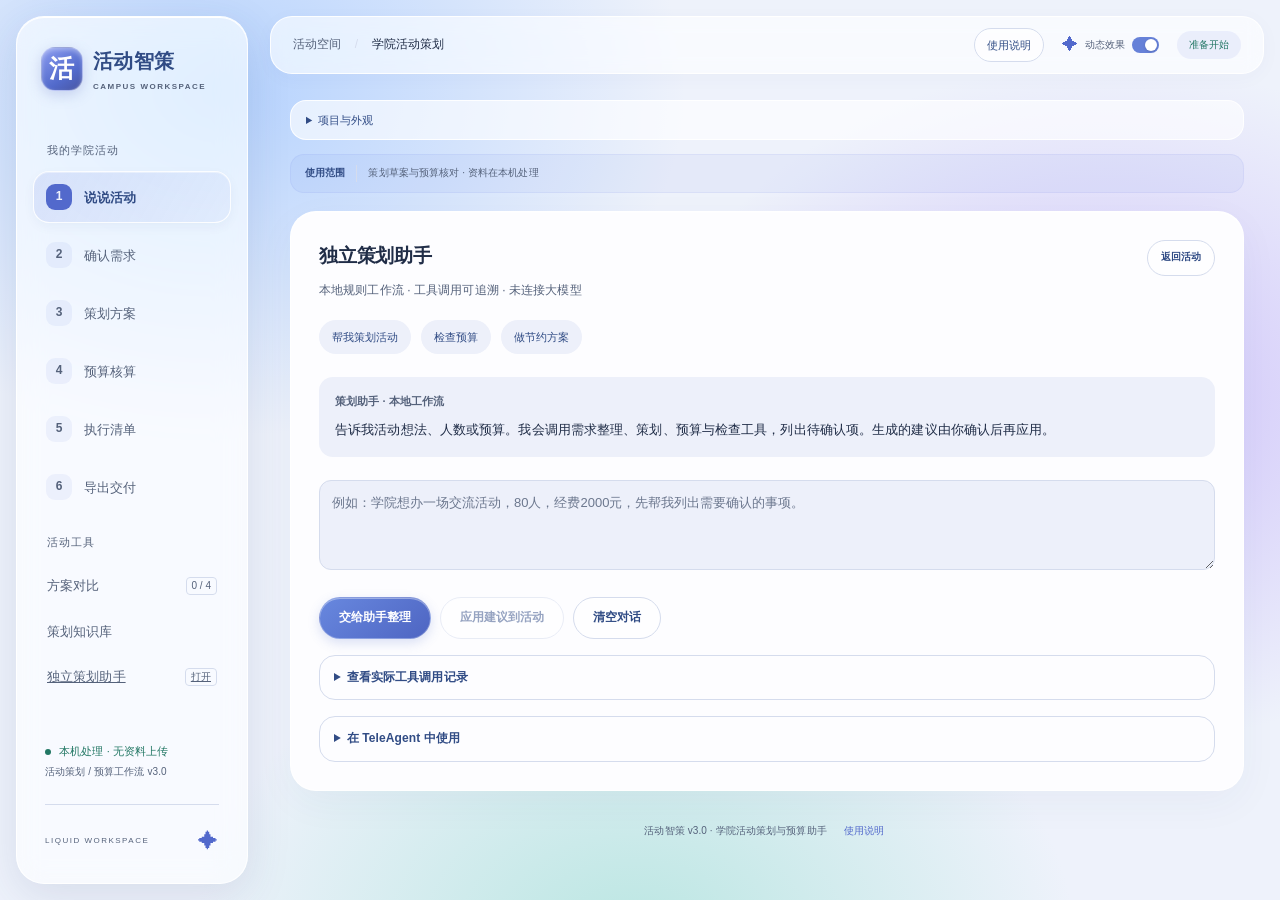
==== commit 222da20c: "为首屏玻璃环加入轻量循环动画" ====
--- a/agent.html
+++ b/agent.html
@@ -16,7 +16,7 @@
 <script src="assets/activity-app.js?v=3.0.0" defer></script>
 <script src="assets/activity-workspace.js?v=3.0.0" defer></script>
 <script src="assets/effects.js?v=3.0.0" defer></script>
-<link rel="stylesheet" href="assets/activity.css?v=3.0.0">
+<link rel="stylesheet" href="assets/activity.css?v=3.0.0-loop1">
 </head>
 <body>
 <div class="boot-loader" id="bootLoader" role="status" aria-live="polite"><div class="boot-content"><span class="boot-mark" aria-hidden="true">活</span><strong>活动智策</strong><div class="loading-orbit" aria-hidden="true"></div><p id="bootLabel">正在准备你的活动工作台…</p><a class="load-retry" href="">刷新重试</a></div></div>
--- a/assets/activity.css
+++ b/assets/activity.css
@@ -13,5 +13,24 @@
 .submission-checklist label{display:flex;gap:10px;align-items:flex-start;padding:10px 0;font-size:12px}.submission-checklist input{accent-color:var(--c-primary-2);margin-top:4px}
 .fld input[type=date],.fld input[type=time]{width:100%;border:1px solid var(--c-border);border-radius:8px;padding:11px 12px;background:var(--c-bg);color:var(--c-text);font:inherit;min-width:0}
 :root[data-tool=agentPanel] .hero{display:none}
+/* 首屏玻璃环：仅变换小尺寸现有图层，背景与玻璃模糊保持静态。 */
+@media screen and (min-width:781px) and (prefers-reduced-motion:no-preference) and (forced-colors:none){
+  .hero-progress .ring-one{animation:activity-ring-outer 18s linear infinite paused}
+  .hero-progress .ring-two{animation:activity-ring-inner 14s linear infinite paused}
+  .hero-progress .sculpture-core{animation:activity-star-breathe 5s ease-in-out infinite paused}
+  :root[data-motion=on][data-app-ready=true][data-step="1"]:not([data-tool]):not([data-busy]):not([data-page-hidden=true]) .hero-progress :is(.sculpture-ring,.sculpture-core){animation-play-state:running;will-change:transform}
+}
+@keyframes activity-ring-outer{
+  from{transform:rotate(-30deg) scaleX(.67)}
+  to{transform:rotate(330deg) scaleX(.67)}
+}
+@keyframes activity-ring-inner{
+  from{transform:rotate(42deg) scaleX(.6)}
+  to{transform:rotate(-318deg) scaleX(.6)}
+}
+@keyframes activity-star-breathe{
+  0%,100%{transform:scale(.96)}
+  50%{transform:scale(1.05)}
+}
 @media(max-width:600px){.activity-toolbar .btn{flex:1;font-size:11px;padding:9px}.activity-agenda article{flex-direction:column;gap:4px}.activity-task{flex-direction:column}.activity-task .task-controls{width:100%}.activity-funding{flex-wrap:wrap}.activity-bars label{grid-template-columns:65px 1fr 80px;font-size:10px;gap:7px}.agent-message{font-size:12px;padding:12px}.agent-actions{gap:6px}dialog{padding:18px}.activity-scenario{flex-wrap:wrap}.activity-scenario .btn-row{margin-top:0}.activity-inline{width:100%}}
 @media print{.activity-toolbar,.activity-task,.agent-actions,dialog,#agentPanel{display:none!important}#sec6{display:block!important}#sec6>h2,#sec6>.hint,#reviewList{display:none!important}.activity-report{max-height:none;overflow:visible;border:0;padding:0;color:#000;background:#fff}#sec5{display:none!important}}
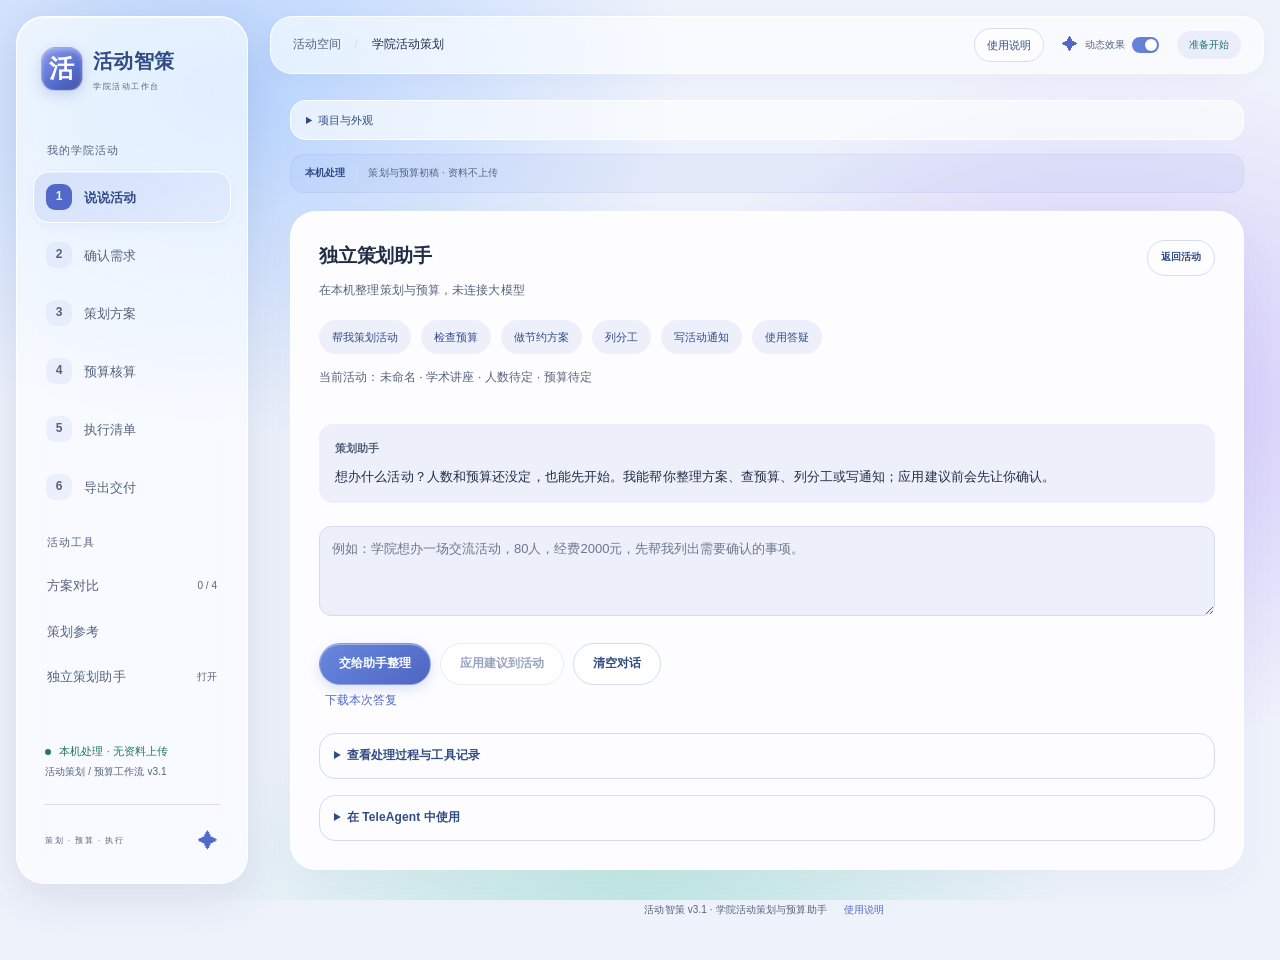
==== commit 75c6bcd5: "优化活动文案与自定义类型，补强助手及数据安全" ====
--- a/agent.html
+++ b/agent.html
@@ -1,5 +1,5 @@
 <!DOCTYPE html>
-<html lang="zh-CN" data-ui-version="3.0.0" data-entry="agent">
+<html lang="zh-CN" data-ui-version="3.1.0" data-entry="agent">
 <head>
 <meta charset="UTF-8">
 <meta name="viewport" content="width=device-width, initial-scale=1.0, viewport-fit=cover">
@@ -9,14 +9,14 @@
 <meta name="description" content="面向学院与社团的活动工作台。需求整理、策划方案、预算核算、执行清单与独立助手。">
 <meta http-equiv="Content-Security-Policy" content="default-src 'none'; script-src 'self'; style-src 'self' 'unsafe-inline'; img-src 'self' data: blob:; media-src 'self' data: blob:; connect-src 'none'; font-src 'self'; object-src 'none'; base-uri 'none'; form-action 'none'; worker-src 'none'">
 <title>活动智策 · 独立策划助手</title>
-<link rel="stylesheet" href="assets/styles.css?v=3.0.0">
-<link rel="stylesheet" href="assets/liquid.css?v=3.0.0">
-<script src="assets/loading.js?v=3.0.0" defer></script>
-<script src="assets/activity-core.js?v=3.0.0" defer></script>
-<script src="assets/activity-app.js?v=3.0.0" defer></script>
-<script src="assets/activity-workspace.js?v=3.0.0" defer></script>
-<script src="assets/effects.js?v=3.0.0" defer></script>
-<link rel="stylesheet" href="assets/activity.css?v=3.0.0-loop1">
+<link rel="stylesheet" href="assets/styles.css?v=3.1.0">
+<link rel="stylesheet" href="assets/liquid.css?v=3.1.0">
+<script src="assets/loading.js?v=3.1.0" defer></script>
+<script src="assets/activity-core.js?v=3.1.0" defer></script>
+<script src="assets/activity-app.js?v=3.1.0" defer></script>
+<script src="assets/activity-workspace.js?v=3.1.0" defer></script>
+<script src="assets/effects.js?v=3.1.0" defer></script>
+<link rel="stylesheet" href="assets/activity.css?v=3.1.0">
 </head>
 <body>
 <div class="boot-loader" id="bootLoader" role="status" aria-live="polite"><div class="boot-content"><span class="boot-mark" aria-hidden="true">活</span><strong>活动智策</strong><div class="loading-orbit" aria-hidden="true"></div><p id="bootLabel">正在准备你的活动工作台…</p><a class="load-retry" href="">刷新重试</a></div></div>
@@ -27,29 +27,29 @@
 <canvas id="cursorTrail" aria-hidden="true"></canvas>
 <div class="app-shell" inert>
 <aside class="sidebar" aria-label="工作台导航">
-  <a class="brand" href="#" data-action="showStep" data-arg="1"><span class="brand-mark">活</span><span>活动智策<small>CAMPUS WORKSPACE</small></span></a>
+  <a class="brand" href="#" data-action="showStep" data-arg="1"><span class="brand-mark">活</span><span>活动智策<small>学院活动工作台</small></span></a>
   <div class="sidebar-caption">我的学院活动</div>
   <nav class="steps" aria-label="活动策划步骤"><div class="steps-inner" id="stepTabs"></div></nav>
   <div class="sidebar-caption">活动工具</div>
   <button class="tool-link" data-action="openCompare">方案对比 <span id="scenarioCount">0 / 4</span></button>
-  <button class="tool-link" data-action="openKnowledge">策划知识库</button>
+  <button class="tool-link" data-action="openKnowledge">策划参考</button>
   <a class="tool-link" href="agent.html">独立策划助手 <span>打开</span></a>
-  <div class="sidebar-bottom"><span class="online-dot"></span> 本机处理 · 无资料上传<small>活动策划 / 预算工作流 v3.0</small><span class="material-signature">LIQUID WORKSPACE <span>✦</span></span></div>
+  <div class="sidebar-bottom"><span class="online-dot"></span> 本机处理 · 无资料上传<small>活动策划 / 预算工作流 v3.1</small><span class="material-signature">策划 · 预算 · 执行 <span>✦</span></span></div>
 </aside>
 <main class="main-area" id="mainContent" tabindex="-1">
   <header class="topbar"><div class="breadcrumb">活动空间 <span>/</span> <b>学院活动策划</b></div><div class="topbar-controls"><button class="help-button" data-action="openGuide">使用说明</button><button type="button" class="motion-toggle" id="motionToggle" aria-pressed="true" aria-describedby="motionHint"><span aria-hidden="true">✦</span> <span id="motionLabel">动态效果</span><span class="toggle-track" aria-hidden="true"></span></button><span class="sr-only" id="motionHint">控制交互动画和数码光迹，遵循系统减少动态效果设置。</span><div class="topbar-status" id="workspaceStatus" role="status">准备开始</div></div></header>
   <div class="wrap">
-    <header class="hero"><div class="hero-copy"><div class="eyebrow">学院活动 · 策划与预算</div><h1>活动，<span>从一个想法开始。</span></h1><p class="sub">把想法变成方案，让每笔预算有依据。</p></div><div class="hero-progress"><div class="glass-sculpture" aria-hidden="true"><span class="sculpture-ring ring-one"></span><span class="sculpture-ring ring-two"></span><span class="sculpture-core">✦</span></div><span>当前步骤</span><b id="progressLabel">01 <small>/ 06</small></b><div class="progress-track"><span id="progressFill"></span></div><small id="progressHint">说说需求</small></div></header>
+    <header class="hero"><div class="hero-copy"><div class="eyebrow">学院活动 · 策划与预算</div><h1>活动，<span>从一个想法开始。</span></h1><p class="sub">整理活动方案，算清预算，安排团队分工。</p></div><div class="hero-progress"><div class="glass-sculpture" aria-hidden="true"><span class="sculpture-ring ring-one"></span><span class="sculpture-ring ring-two"></span><span class="sculpture-core">✦</span></div><span>当前步骤</span><b id="progressLabel">01 <small>/ 06</small></b><div class="progress-track"><span id="progressFill"></span></div><small id="progressHint">说说需求</small></div></header>
     <details class="workspace-options"><summary>项目与外观</summary>
     <section class="project-bar" aria-label="项目与外观设置">
       <label class="project-title">项目名称<input id="projectName" type="text" maxlength="80" value="我的学院活动" autocomplete="off"></label>
-      <div class="project-actions"><button class="btn btn-ghost btn-sm" data-action="saveProject">保存项目</button><button class="btn btn-ghost btn-sm" data-action="chooseProject">打开项目</button><input id="projectFile" type="file" accept=".json,application/json" hidden></div>
+      <div class="project-actions"><button class="btn btn-ghost btn-sm" data-action="saveProject">下载项目备份</button><button class="btn btn-ghost btn-sm" data-action="chooseProject">导入项目备份</button><input id="projectFile" type="file" accept=".json,application/json" hidden></div>
       <div class="appearance"><div class="theme-switch" role="group" aria-label="显示模式"><button data-action="setTheme" data-arg="light" aria-pressed="false">浅色</button><button data-action="setTheme" data-arg="dark" aria-pressed="false">深色</button><button data-action="setTheme" data-arg="system" aria-pressed="true">跟随系统</button></div><label class="sr-only" for="accentSelect">校园配色</label><select id="accentSelect" aria-label="校园配色"><option value="blue">校园蓝</option><option value="green">松柏绿</option><option value="plum">樱花紫</option></select></div>
     </section>
-    <div class="draft-bar"><label><input id="autoDraft" type="checkbox"> 开启本机草稿</label><span id="draftStatus">未开启，刷新前请保存项目。</span><button class="text-btn" id="restoreDraft" data-action="restoreDraft" hidden>恢复草稿</button><button class="text-btn" data-action="clearDraft">清除本机草稿</button></div>
+    <div class="draft-bar"><label><input id="autoDraft" type="checkbox"> 保存浏览器草稿</label><span id="draftStatus">草稿未开启，刷新前请下载项目备份。</span><button class="text-btn" id="restoreDraft" data-action="restoreDraft" hidden>恢复草稿</button><button class="text-btn" data-action="clearDraft">清除本机草稿</button></div>
     </details>
     <div id="globalMsg" role="status" aria-live="polite"></div>
-    <div class="notice-bar"><span class="notice-label">使用范围</span><div>策划草案与预算核对 · 资料在本机处理</div></div>
+    <div class="notice-bar"><span class="notice-label">本机处理</span><div>策划与预算初稿 · 资料不上传</div></div>
 
 <section class="card" id="sec1">
 <h2>先说说你想办什么活动</h2><div class="hint">一句想法、几项条件，或直接粘贴活动要求。</div>
@@ -57,41 +57,44 @@
 <div id="panePaste" class="paste-area"><label class="sr-only" for="taskText">活动需求</label><textarea id="taskText" maxlength="20000" placeholder="例如：想办一场学院迎新活动，120人，预算3000元。&#10;还没想好细节，也能先开始。"></textarea>
 <div class="intake-starters"><button class="starter" data-action="useStarter" data-arg="学术讲座">学术讲座</button><button class="starter" data-action="useStarter" data-arg="文体活动">文体活动</button><button class="starter" data-action="useStarter" data-arg="志愿服务">志愿服务</button></div></div>
 <div id="paneFile" hidden><input type="file" id="taskFile" accept=".txt,.md,text/plain,text/markdown"><div class="file-meta" id="fileMeta">TXT / Markdown，最大 1 MB、2万字；Word 内容可直接粘贴。</div></div>
-<div class="btn-row"><button class="btn btn-primary" data-action="parseTask">开始整理</button><button class="btn btn-ghost" data-action="clearTask">清空</button></div>
+<div class="btn-row"><button class="btn btn-primary" data-action="parseTask">开始整理</button><button class="btn btn-ghost" data-action="clearTask">清空输入</button></div>
 <div class="input-helper"><span id="charCount">0 字</span><span>缺少的条件会列出来，等你确认。</span></div>
 <div class="intake-shortcuts"><button class="text-btn" data-action="quickDemo">体验完整示例</button><button class="text-btn" data-action="manualEntry">手动填写</button><button class="text-btn" data-action="openAgent">让策划助手帮忙</button></div>
 <div id="parseMsg" role="status"></div><div id="parseResult"></div>
 </section>
-<section class="card" id="sec2" hidden><h2>确认活动需求</h2><div class="hint">已识别的条件带来源。日期、地点和经费按实际确认。</div>
+<section class="card" id="sec2" hidden><h2>确认活动需求</h2><div class="hint">核对活动条件，缺少的可以稍后补；有原文出处的会显示行号。</div>
 <div class="grid g2" id="basicFields"></div><div class="btn-row"><button class="btn btn-primary" data-action="generatePlan">生成策划草案</button><button class="btn btn-ghost" data-action="showStep" data-arg="1">返回需求</button></div><div id="basicError" role="alert"></div></section>
-<section class="card" id="sec3" hidden><h2>让活动有条理地展开</h2><div class="hint">流程是可修改的建议，负责人和审批仍需实际确认。</div>
+<section class="card" id="sec3" hidden><h2>让活动有条理地展开</h2><div class="hint">修改活动时长后可重新生成流程；详细内容可导出后编辑，负责人和审批需另行确认。</div>
 <div id="planOverview"></div><h3>建议流程</h3><div id="agendaList" class="activity-agenda"></div><details class="fold"><summary>风险与待确认事项</summary><div id="planRisks"></div></details>
 <div class="btn-row"><button class="btn btn-primary" data-action="showStep" data-arg="4">核算活动预算</button><button class="btn btn-ghost" data-action="generateTasks">生成执行清单</button><button class="btn btn-ghost" data-action="openAgent">请助手检查</button></div></section>
-<section class="card" id="sec4" hidden><h2>把每笔预算算清楚</h2><div class="hint">占位金额需询价。修改明细会同步重算，预备金单独列示。</div>
-<div class="activity-toolbar"><button class="btn btn-ghost btn-sm" data-action="suggestBudget">生成占位预算</button><button class="btn btn-ghost btn-sm" data-action="leanBudget">生成节约版</button><button class="btn btn-ghost btn-sm" data-action="addItem">添加明细</button><label class="activity-inline">预备金 %<input id="reservePercent" type="number" min="0" max="30" step=".01" value="10"></label></div>
+<section class="card" id="sec4" hidden><h2>把每笔预算算清楚</h2><div class="hint">预算初稿按上限比例分配，请询价后调整；询价状态由你填写，系统不核验报价。预备金单独列出。</div>
+<div class="activity-toolbar"><button class="btn btn-ghost btn-sm" data-action="suggestBudget">生成预算初稿</button><button class="btn btn-ghost btn-sm" data-action="leanBudget">生成节约版</button><button class="btn btn-ghost btn-sm" data-action="addItem">添加明细</button><label class="activity-inline">预备金 %<input id="reservePercent" type="number" min="0" max="30" step=".01" value="10"></label></div>
 <div class="tb-wrap"><table class="tb activity-budget"><thead><tr><th>项目与类别</th><th>数量 / 单位</th><th>单价 / 元</th><th>小计 / 元</th><th>实际支出 / 元</th><th>询价与来源</th><th>操作</th></tr></thead><tbody id="budgetRows"></tbody></table></div><div id="budgetError" role="alert"></div>
 <div class="kpi-grid" id="budgetSummary"></div><div id="budgetWarnings"></div>
-<details class="fold"><summary>资金来源与确认状态</summary><p class="hint">“已确认”是你的录入记录，不代表系统验证到账。待确认赞助不计入可用资金。</p><div id="fundingRows"></div><button class="btn btn-ghost btn-sm" data-action="addFunding">添加资金来源</button></details>
+<details class="fold"><summary>资金来源与确认状态</summary><p class="hint">只按你登记为“已确认”的资金计算缺口，系统不验证到账；待确认资金不计入。</p><div id="fundingRows"></div><button class="btn btn-ghost btn-sm" data-action="addFunding">添加资金来源</button></details>
 <div class="btn-row"><button class="btn btn-primary" data-action="addScenario">保存对比方案</button><button class="btn btn-ghost" data-action="showStep" data-arg="5">安排执行任务</button><button class="btn btn-ghost" data-action="undo">撤销上次修改</button></div></section>
-<section class="card" id="sec5" hidden><h2>事情有人做，进度看得见</h2><div class="hint">日期按活动日推算，可修改相对天数。没有活动日期时保留待定。</div><div class="btn-row"><button class="btn btn-ghost btn-sm" data-action="generateTasks">生成建议清单</button><button class="btn btn-ghost btn-sm" data-action="addTask">添加任务</button><button class="btn btn-ghost btn-sm" data-action="exportICS">导出执行日历</button></div><div id="taskRows"></div>
-<details class="fold"><summary>提交前人工核对</summary><div class="submission-checklist" id="approvalList"></div><p class="hint">勾选只记录人工核对，不代表获得学院审批。</p></details><div class="btn-row"><button class="btn btn-primary" data-action="buildReport">生成策划与预算报告</button></div></section>
-<section class="card" id="sec6" hidden><h2>把方案交付给团队</h2><div class="hint">报告包含原始需求、预算依据和待确认事项。修改输入后重新生成。</div>
-<div class="btn-row"><button class="btn btn-primary" data-action="buildReport">更新报告</button><button class="btn btn-ghost" data-action="exportMD">Markdown</button><button class="btn btn-ghost" data-action="exportDOC">Word 文档</button><button class="btn btn-ghost" data-action="exportCSV">预算 CSV</button><button class="btn btn-ghost" data-action="printReport">打印 / PDF</button></div><pre id="reportArea" class="report-view activity-report"></pre><div id="reviewList" class="check-list"></div></section>
-<section class="card" id="comparePanel" hidden><div class="section-head"><h2>活动方案对比</h2><button class="btn btn-ghost btn-sm" data-action="returnStep">返回活动</button></div><p class="hint">最多4项，载入后重新核算。对比只保留输入，不信任旧计算结果。</p><div id="scenarioList"></div></section>
-<section class="card" id="knowledgePanel" hidden><div class="section-head"><h2>活动策划知识库</h2><button class="btn btn-ghost btn-sm" data-action="returnStep">返回活动</button></div><p class="hint">本项目通用工作流规则，不是学校制度或市场报价。具体要求以学院文件为准。</p><div id="knowledgeList"></div></section>
+<section class="card" id="sec5" hidden><h2>事情有人做，进度看得见</h2><div class="hint">任务日期按活动日推算，可调整提前或延后的天数；活动日期未填时显示待定。</div><div class="btn-row"><button class="btn btn-ghost btn-sm" data-action="generateTasks">生成建议清单</button><button class="btn btn-ghost btn-sm" data-action="addTask">添加任务</button><button class="btn btn-ghost btn-sm" data-action="exportICS">导出执行日历</button></div><div id="taskRows"></div>
+<details class="fold"><summary>交付前核对</summary><div class="submission-checklist" id="approvalList"></div><p class="hint">勾选只记录人工核对，不代表获得学院审批。</p></details><div class="btn-row"><button class="btn btn-primary" data-action="buildReport">生成策划与预算报告</button></div></section>
+<section class="card" id="sec6" hidden><h2>把方案交付给团队</h2><div class="hint">报告保留原文、预算依据和待确认事项，修改输入后请重新生成。Word 导出为 HTML 兼容 .doc。</div>
+<div class="btn-row"><button class="btn btn-primary" data-action="buildReport">更新报告</button><button class="btn btn-ghost" data-action="exportMD">Markdown</button><button class="btn btn-ghost" data-action="exportDOC">Word 兼容 .doc</button><button class="btn btn-ghost" data-action="exportCSV">预算 CSV</button><button class="btn btn-ghost" data-action="printReport">打印 / PDF</button></div><pre id="reportArea" class="report-view activity-report"></pre><div id="reviewList" class="check-list"></div></section>
+<section class="card" id="comparePanel" hidden><div class="section-head"><h2>活动方案对比</h2><button class="btn btn-ghost btn-sm" data-action="returnStep">返回活动</button></div><p class="hint">最多保存4个方案。载入时只读取支持的输入并重新核算，不沿用旧计算结果。</p><div id="scenarioList"></div></section>
+<section class="card" id="knowledgePanel" hidden><div class="section-head"><h2>策划参考与规则</h2><button class="btn btn-ghost btn-sm" data-action="returnStep">返回活动</button></div><p class="hint">以下是本项目的通用建议与计算约定，不是学校制度或市场报价；具体要求以学院文件为准。</p><div id="knowledgeList"></div></section>
 <section class="card guide-panel" id="guidePanel" hidden><div class="section-head"><h2>从想法到一份可执行方案</h2><button class="btn btn-ghost btn-sm" data-action="returnStep">返回活动</button></div>
-<div class="guide-layout"><div class="guide-video-area"><div class="guide-player"><video id="guideVideo" controls playsinline preload="none" data-video-src="assets/activity-tutorial.webm" data-poster-src="assets/activity-tutorial-poster.jpg" aria-label="学院活动策划真实操作演示，中文字幕，无音轨"></video><button class="video-start" id="guidePlayButton" data-action="playGuide" aria-label="播放操作演示">▶</button></div><p>真实浏览器操作示例 · 中文字幕 · 无音轨。金额为演示占位，使用前需询价。</p><p id="guideVideoError" hidden>当前无法播放，请按右侧文字步骤操作。</p></div><ol class="guide-steps"><li><button data-action="seekGuide" data-arg="0"><span>1</span>说出需求</button><p>粘贴活动要求，或输入活动类型、人数与预算。</p></li><li><button data-action="seekGuide" data-arg="4"><span>2</span>核对条件</button><p>补齐目标、日期、地点和组织信息，再查看策划草案。</p></li><li><button data-action="seekGuide" data-arg="10"><span>3</span>询价与核算</button><p>把占位预算换成实际询价；区分已确认和待确认资金，登记实际支出。</p></li><li><button data-action="seekGuide" data-arg="16"><span>4</span>分工与交付</button><p>修改执行任务，核对审批与现场安排，导出报告、预算和日历。</p></li></ol></div>
-<details class="fold"><summary>独立助手与 TeleAgent 有什么区别？</summary><p>网页助手是可解释的本地规则工作流，展示实际调用的策划、预算与检查工具，没有连接大模型。TeleAgent 接入包包含技能提示词、知识库和相同核算工具，需在平台账号中实际导入与验收。</p></details>
-<details class="fold"><summary>数据与估价如何处理？</summary><p>项目在本机处理。按需开启本机草稿，换设备请下载备份。预算模板按上限比例给出占位金额，不是实时市场价格。没有实际支出的项目显示未核销；未确认赞助不视为可用资金。</p></details>
+<div class="guide-layout"><div class="guide-video-area"><div class="guide-player"><video id="guideVideo" controls playsinline preload="none" data-video-src="assets/activity-tutorial.webm" data-poster-src="assets/activity-tutorial-poster.jpg" aria-label="学院活动策划真实操作演示，中文字幕，无音轨"></video><button class="video-start" id="guidePlayButton" data-action="playGuide" aria-label="播放操作演示">▶</button></div><p>实际操作演示，中文字幕、无声音；金额仅供演示，使用前请询价。</p><p id="guideVideoError" hidden>视频暂时无法播放，可按文字步骤继续操作。</p></div><ol class="guide-steps"><li><button data-action="seekGuide" data-arg="0"><span>1</span>说出需求</button><p>粘贴活动要求，或输入活动类型、人数与预算。</p></li><li><button data-action="seekGuide" data-arg="4"><span>2</span>核对条件</button><p>补齐目标、日期、地点和组织信息，再查看策划草案。</p></li><li><button data-action="seekGuide" data-arg="10"><span>3</span>询价与核算</button><p>按实际询价修改预算初稿，分别记录已确认和待确认资金，再登记实际支出。</p></li><li><button data-action="seekGuide" data-arg="16"><span>4</span>分工与交付</button><p>修改执行任务，核对审批与现场安排，导出报告、预算和日历。</p></li></ol></div>
+<details class="fold"><summary>独立助手与 TeleAgent 有什么区别？</summary><p>网页助手能整理需求、检查预算、列分工并起草通知，处理过程可以查看。它使用本地规则，未连接大模型。TeleAgent 接入包提供技能、知识库和相同核算工具，需在你的平台账号中导入并测试，目前尚未完成平台实测。</p></details>
+<details class="fold"><summary>数据存在哪里？金额能直接用吗？</summary><p>资料在本机处理。浏览器草稿只留在当前浏览器，换设备请下载并导入备份。预算初稿按上限比例分配，不是市场报价。实支留空表示未核销，填写0表示已登记零支出；待确认赞助不计入已确认资金。</p></details>
 <details class="fold"><summary>旧课设项目还能使用吗？</summary><p>旧版源代码已单独备份，旧数据键不被覆盖。活动助手不解释课设项目格式；请在原版本打开原课设备份。</p></details>
 <div class="btn-row"><a class="btn btn-ghost" href="assets/activity-agent-package.zip" download="学院活动策划-TeleAgent接入包.zip">下载 TeleAgent 接入包</a><a class="btn btn-ghost" href="agent.html">打开独立策划助手</a></div></section>
-<section class="card" id="agentPanel" hidden><div class="section-head"><div><h2>独立策划助手</h2><p class="hint">本地规则工作流 · 工具调用可追溯 · 未连接大模型</p></div><button class="btn btn-ghost btn-sm" data-action="returnStep">返回活动</button></div>
-<div class="agent-actions"><button class="starter" data-action="agentStarter" data-arg="想策划一次学院迎新活动，120人，预算3000元">帮我策划活动</button><button class="starter" data-action="agentStarter" data-arg="检查当前预算和资金缺口">检查预算</button><button class="starter" data-action="agentStarter" data-arg="生成节约版预算并检查风险">做节约方案</button></div>
+<section class="card" id="agentPanel" hidden><div class="section-head"><div><h2>独立策划助手</h2><p class="hint">在本机整理策划与预算，未连接大模型</p></div><button class="btn btn-ghost btn-sm" data-action="returnStep">返回活动</button></div>
+<div class="agent-actions"><button class="starter" data-action="agentStarter" data-arg="想策划一次学院迎新活动，120人，预算3000元">帮我策划活动</button><button class="starter" data-action="agentStarter" data-arg="检查当前预算和资金缺口">检查预算</button><button class="starter" data-action="agentStarter" data-arg="生成节约版预算并检查风险">做节约方案</button><button class="starter" data-action="agentStarter" data-arg="帮我生成分工清单">列分工</button><button class="starter" data-action="agentStarter" data-arg="帮我写活动通知">写活动通知</button><button class="starter" data-action="agentStarter" data-arg="预备金是什么意思">使用答疑</button></div>
+<div id="agentContext" class="agent-context" aria-live="polite"></div>
 <div id="agentMessages" class="agent-messages" role="log" aria-label="策划助手对话"></div><label class="sr-only" for="agentInput">给策划助手的需求</label><textarea id="agentInput" rows="3" maxlength="20000" placeholder="例如：学院想办一场交流活动，80人，经费2000元，先帮我列出需要确认的事项。"></textarea>
+<div id="agentProposal" class="agent-proposal" hidden><strong>应用前，先看看会改哪些内容</strong><ul id="agentChanges"></ul><button class="text-btn" data-action="discardAgent">放弃这份建议</button></div>
 <div class="btn-row"><button class="btn btn-primary" id="agentSend" data-action="runAgent">交给助手整理</button><button class="btn btn-ghost" data-action="applyAgent" id="applyAgent" disabled>应用建议到活动</button><button class="btn btn-ghost" data-action="resetAgent">清空对话</button></div>
-<details class="fold"><summary>查看实际工具调用记录</summary><pre id="agentTrace" class="activity-trace">尚未调用工具。</pre></details>
-<details class="fold"><summary>在 TeleAgent 中使用</summary><p class="hint">下载接入包后按说明导入技能、知识库和本机核算工具。此包不是已发布智能体，平台运行仍需实际验证。</p><div class="btn-row"><a class="btn btn-ghost" href="assets/activity-agent-package.zip" download="学院活动策划-TeleAgent接入包.zip">下载接入包</a><a class="btn btn-ghost" href="https://www.teleai.com.cn/product/teleagent" target="_blank" rel="noopener noreferrer">TeleAgent 官方入口</a></div></details>
+<button class="text-btn" id="exportAgentReply" data-action="exportAgentReply" disabled>下载本次答复</button>
+<details class="fold"><summary>查看处理过程与工具记录</summary><pre id="agentTrace" class="activity-trace">尚未调用工具。</pre></details>
+<details class="fold"><summary>在 TeleAgent 中使用</summary><p class="hint">接入包含技能、知识库和本机核算工具，下载后按说明配置。它不是已发布的 TeleAgent 智能体，还需要在平台账号中导入并测试。</p><div class="btn-row"><a class="btn btn-ghost" href="assets/activity-agent-package.zip" download="学院活动策划-TeleAgent接入包.zip">下载接入包</a><a class="btn btn-ghost" href="https://www.teleai.com.cn/product/teleagent" target="_blank" rel="noopener noreferrer">TeleAgent 官方入口</a></div></details>
 </section>
 <dialog id="rowDialog" aria-labelledby="rowDialogTitle"><form id="rowForm"><div class="section-head"><h2 id="rowDialogTitle">编辑明细</h2><button type="button" class="text-btn" data-action="closeRow">关闭</button></div><div class="grid g2" id="rowFields"></div><div id="rowError" role="alert"></div><div class="btn-row"><button type="submit" class="btn btn-primary">保存</button><button type="button" class="btn btn-ghost" data-action="closeRow">取消</button></div></form></dialog>
-<footer>活动智策 v3.0 · 学院活动策划与预算助手 <button class="text-btn" data-action="openGuide">使用说明</button></footer>
+<footer>活动智策 v3.1 · 学院活动策划与预算助手 <button class="text-btn" data-action="openGuide">使用说明</button></footer>
 </div></main></div></body></html>
--- a/assets/activity.css
+++ b/assets/activity.css
@@ -1,6 +1,14 @@
 /* 仅补充活动明细、对话和编辑窗口；原 styles.css 与 liquid.css 保持不变。 */
 .activity-toolbar,.activity-inline,.agent-actions{display:flex;align-items:center;gap:10px;flex-wrap:wrap}
 .activity-toolbar{margin:14px 0}.activity-inline{font-size:12px;color:var(--c-muted)}.activity-inline input{max-width:85px}
+.tool-link,a.btn,.text-btn,.help-button{text-decoration:none}
+.tool-link span{border:0;border-radius:0;padding:0;background:transparent;color:var(--c-muted)}
+input:focus:not(:focus-visible),select:focus:not(:focus-visible),textarea:focus:not(:focus-visible){outline:none;border-color:var(--c-primary-2);box-shadow:0 0 0 2px rgba(var(--accent-rgb),.12)}
+input:focus-visible,select:focus-visible,textarea:focus-visible{outline:2px solid var(--c-primary-2);outline-offset:3px}
+.agent-context{font-size:12px;line-height:1.9;color:var(--c-muted);padding:12px 0}
+.agent-proposal{margin:12px 0;padding:14px 16px;background:var(--c-soft);border-radius:14px;font-size:12px;line-height:1.9}
+.agent-proposal strong{display:block;margin-bottom:5px;color:var(--c-text)}.agent-proposal ul{padding-left:18px}
+.agent-actions .starter{white-space:normal;text-align:left}
 .activity-budget{min-width:920px}.activity-budget td{overflow-wrap:anywhere}.activity-budget td:first-child{min-width:140px}.activity-budget small{display:block;color:var(--c-muted);font-size:11px}.activity-budget .text-btn{padding:4px}
 .activity-agenda{display:grid;gap:10px;margin:15px 0}.activity-agenda article{padding:14px 16px;background:var(--c-soft);border-radius:12px;display:flex;justify-content:space-between;gap:15px;font-size:13px}.activity-agenda small{color:var(--c-muted);font-size:11px}
 .activity-funding,.activity-task,.activity-scenario{padding:15px 0;border-bottom:1px solid var(--c-border);display:flex;justify-content:space-between;gap:12px;align-items:flex-start}.activity-task>div:first-child,.activity-funding>div:first-child{min-width:0;flex:1}.activity-task b,.activity-funding b{font-size:13px;overflow-wrap:anywhere}.activity-task p,.activity-funding p{font-size:11px;color:var(--c-muted);margin-top:4px}.activity-task select{width:auto;max-width:110px;min-height:34px;padding:6px}.activity-task .task-controls{display:flex;gap:8px;flex-wrap:wrap;align-items:center}
